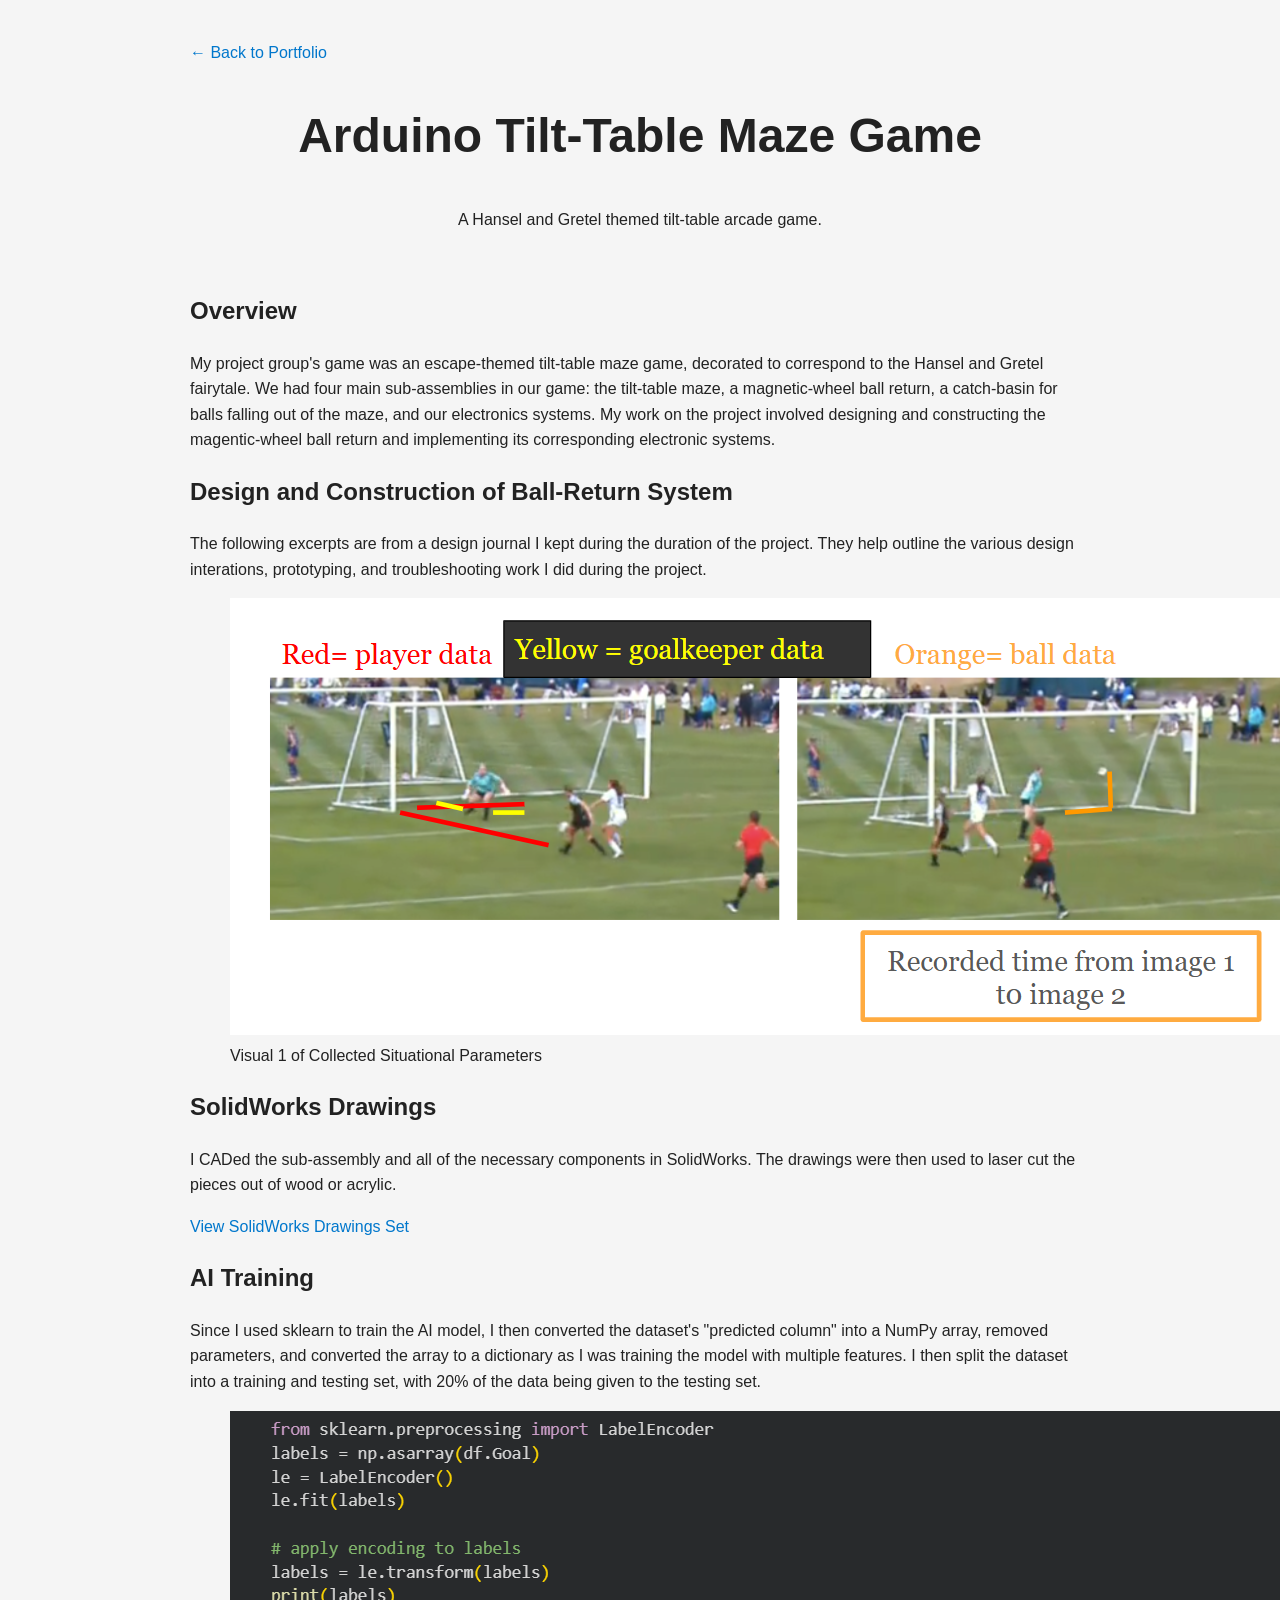
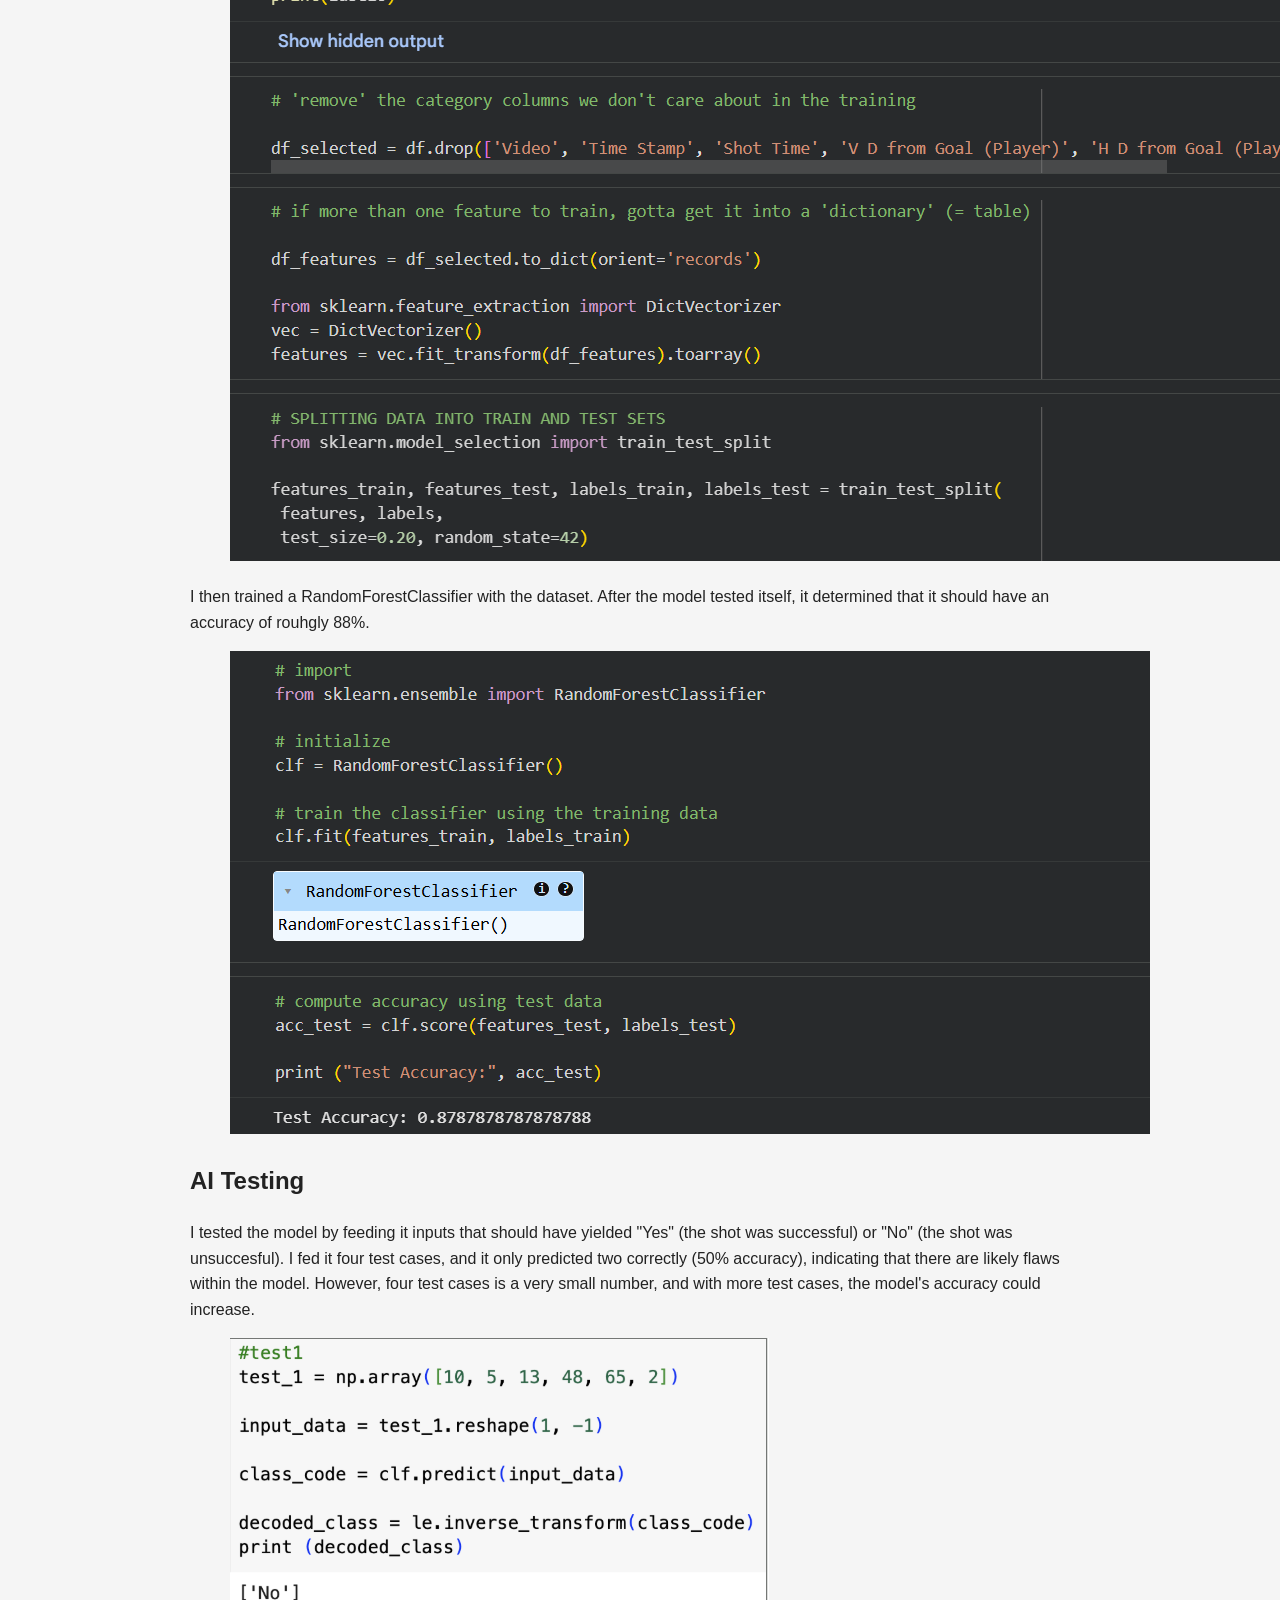
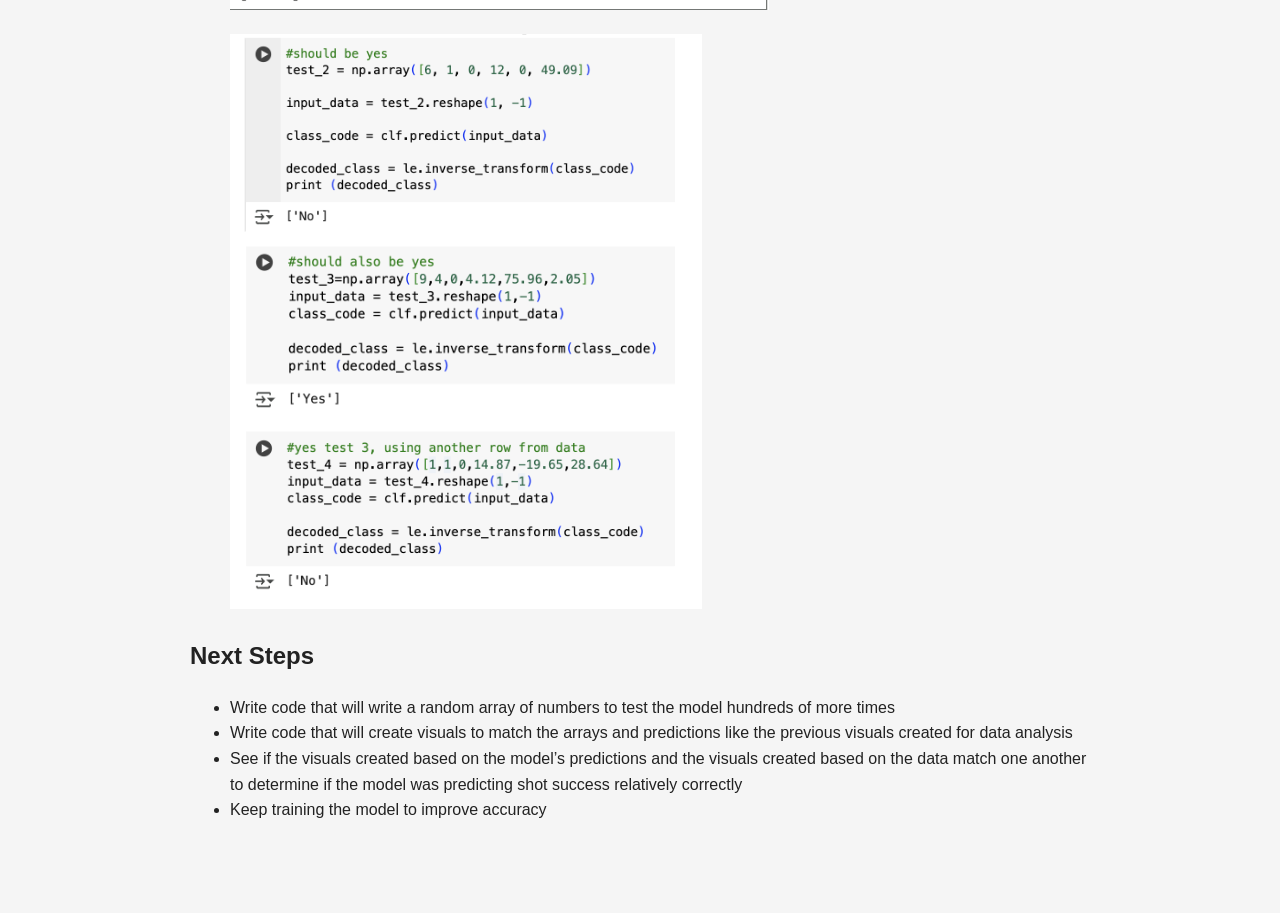
==== arduinogame.html @ 1027481c "Remove Project Overview heading from arduinogame.html Removed redundant project overview heading fro" ====
<!DOCTYPE html>
<html lang="en">

<head>
  <meta charset="UTF-8">
  <meta name="viewport" content="width=device-width, initial-scale=1.0">

  <title>Arduino Tilt-Table Maze Game </title>

  <link rel="stylesheet" href="style.css">
</head>

<body>

  <!-- BACK LINK -->
  <a href="index.html">← Back to Portfolio</a>

  <!-- =========================
       PROJECT TITLE / HERO
  ========================== -->

  <header class="project-hero">

    <h1>Arduino Tilt-Table Maze Game</h1>

    <p class="project-tagline">
      A Hansel and Gretel themed tilt-table arcade game.
    </p>

    <!-- Optional: image or demo -->

  </header>

  <!-- =========================
       OVERVIEW
  ========================== -->

  <section>

    <h2>Overview</h2>
    <p>
      My project group's game was an escape-themed tilt-table maze game, decorated to correspond to the Hansel and Gretel fairytale. We had four main
      sub-assemblies in our game: the tilt-table maze, a magnetic-wheel ball return, a catch-basin for balls falling out of the maze, and our electronics 
      systems. My work on the project involved designing and constructing the magentic-wheel ball return and implementing its corresponding electronic
      systems.
    </p>

  <!-- =========================
       SYSTEM ARCHITECTURE
  ========================== -->
  <section>

    <h2>Design and Construction of Ball-Return System</h2>
  <p>
    The following excerpts are from a design journal I kept during the duration of the project. They help outline the various design interations, prototyping,
    and troubleshooting work I did during the project. 
  </p>
    
<figure>
  <img src="datacollection1.png" alt="Data Collection" class="content-image">

  <figcaption>
   Visual 1 of Collected Situational Parameters
  </figcaption>
</figure>

<h2> SolidWorks Drawings </h2>
  <p>
    I CADed the sub-assembly and all of the necessary components in SolidWorks. The drawings were then used to laser cut the pieces out of 
    wood or acrylic.
  </p>

  <a href="arduinodrawings.pdf" target="_blank">
    View SolidWorks Drawings Set
</a>
  
<h2> AI Training </h2>
    <p> 
      Since I used sklearn to train the AI model, I then converted the dataset's "predicted column" into a NumPy array, removed parameters, and converted 
      the array to a dictionary as I was training the model with multiple features. I then split the dataset into a training and testing set, with 20% of
      the data being given to the testing set.
    </p>
<figure>
  <img src="trainingsetup.png" alt="Scatter Plot Code" class="content-image">
</figure>
    <p>
      I then trained a RandomForestClassifier with the dataset. After the model tested itself, it determined that it should have an accuracy of rouhgly 88%. 
    </p>
<figure>
  <img src="randomforestclassifier.png" alt="Scatter Plot Code" class="content-image">
</figure>
<h2> AI Testing</h2>
    <p>
      I tested the model by feeding it inputs that should have yielded "Yes" (the shot was successful) or "No" (the shot was unsuccesful). I fed it four test 
      cases, and it only predicted two correctly (50% accuracy), indicating that there are likely flaws within the model. However, four test cases is a very 
      small number, and with more test cases, the model's accuracy could increase. 
    </p>
  <figure>
  <img src="test1.png" alt="Scatter Plot Code" class="content-image">
</figure>
  <figure>
  <img src="test2.png" alt="Scatter Plot Code" class="content-image">
</figure>
<h2> Next Steps </h2>
    <ul>
      <li>Write code that will write a random array of numbers to test the model hundreds of more times</li>
      <li>Write code that will create visuals to match the arrays and predictions like the previous visuals created for data analysis</li>
      <li>See if the visuals created based on the model’s predictions and the visuals created based on the data match one another to determine if the model 
        was predicting shot success relatively correctly</li>
      <li>Keep training the model to improve accuracy</li>
    </ul>
</body>
</html>
---- style.css ----
body {
  font-family: Arial, sans-serif;
  max-width: 900px;
  margin: auto;
  padding: 40px;
  line-height: 1.6;
  background-color: #f5f5f5;
  color: #222;
}

header {
  text-align: center;
  margin-bottom: 60px;
}

h1 {
  font-size: 3rem;
}

section {
  margin-bottom: 50px;
}

.project {
  background: white;
  padding: 20px;
  border-radius: 10px;
  margin-top: 20px;
  box-shadow: 0 2px 8px rgba(0,0,0,0.1);
}

a {
  color: #0077cc;
  text-decoration: none;
}

a:hover {
  text-decoration: underline;
}
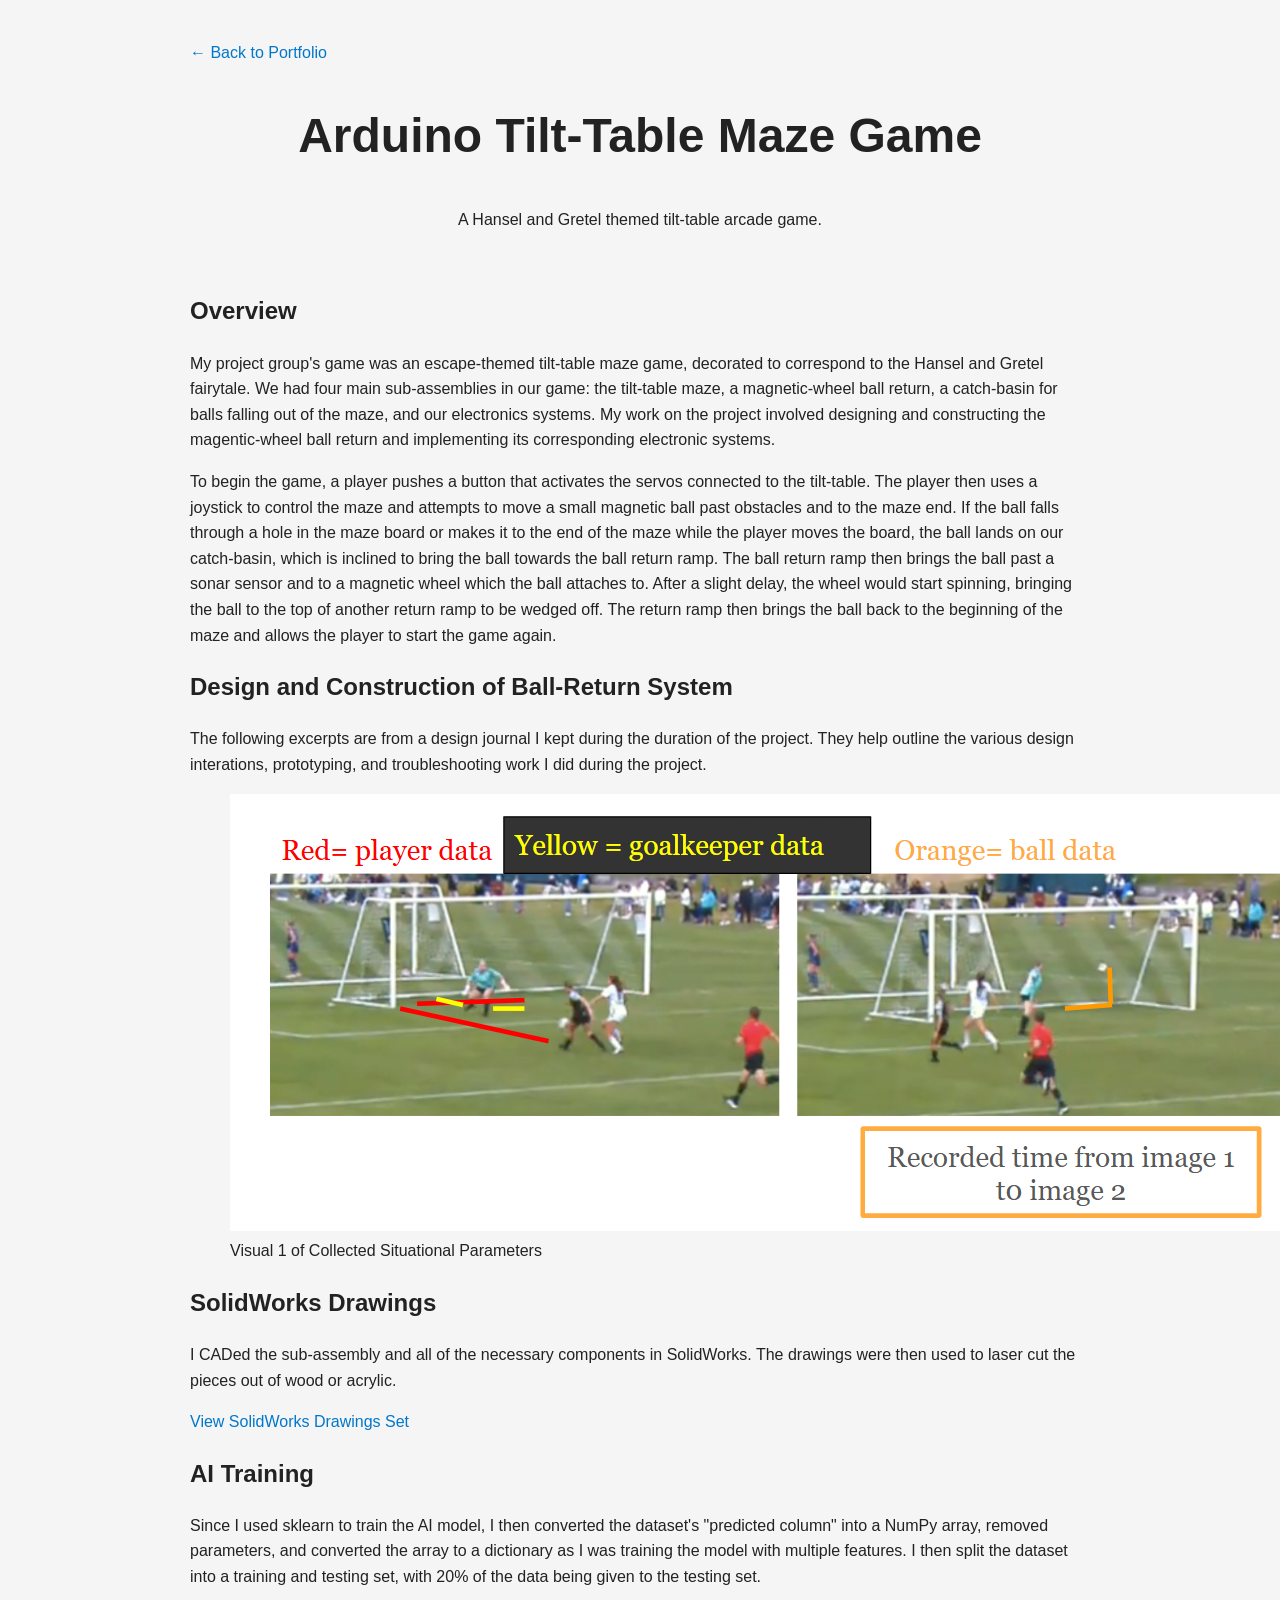
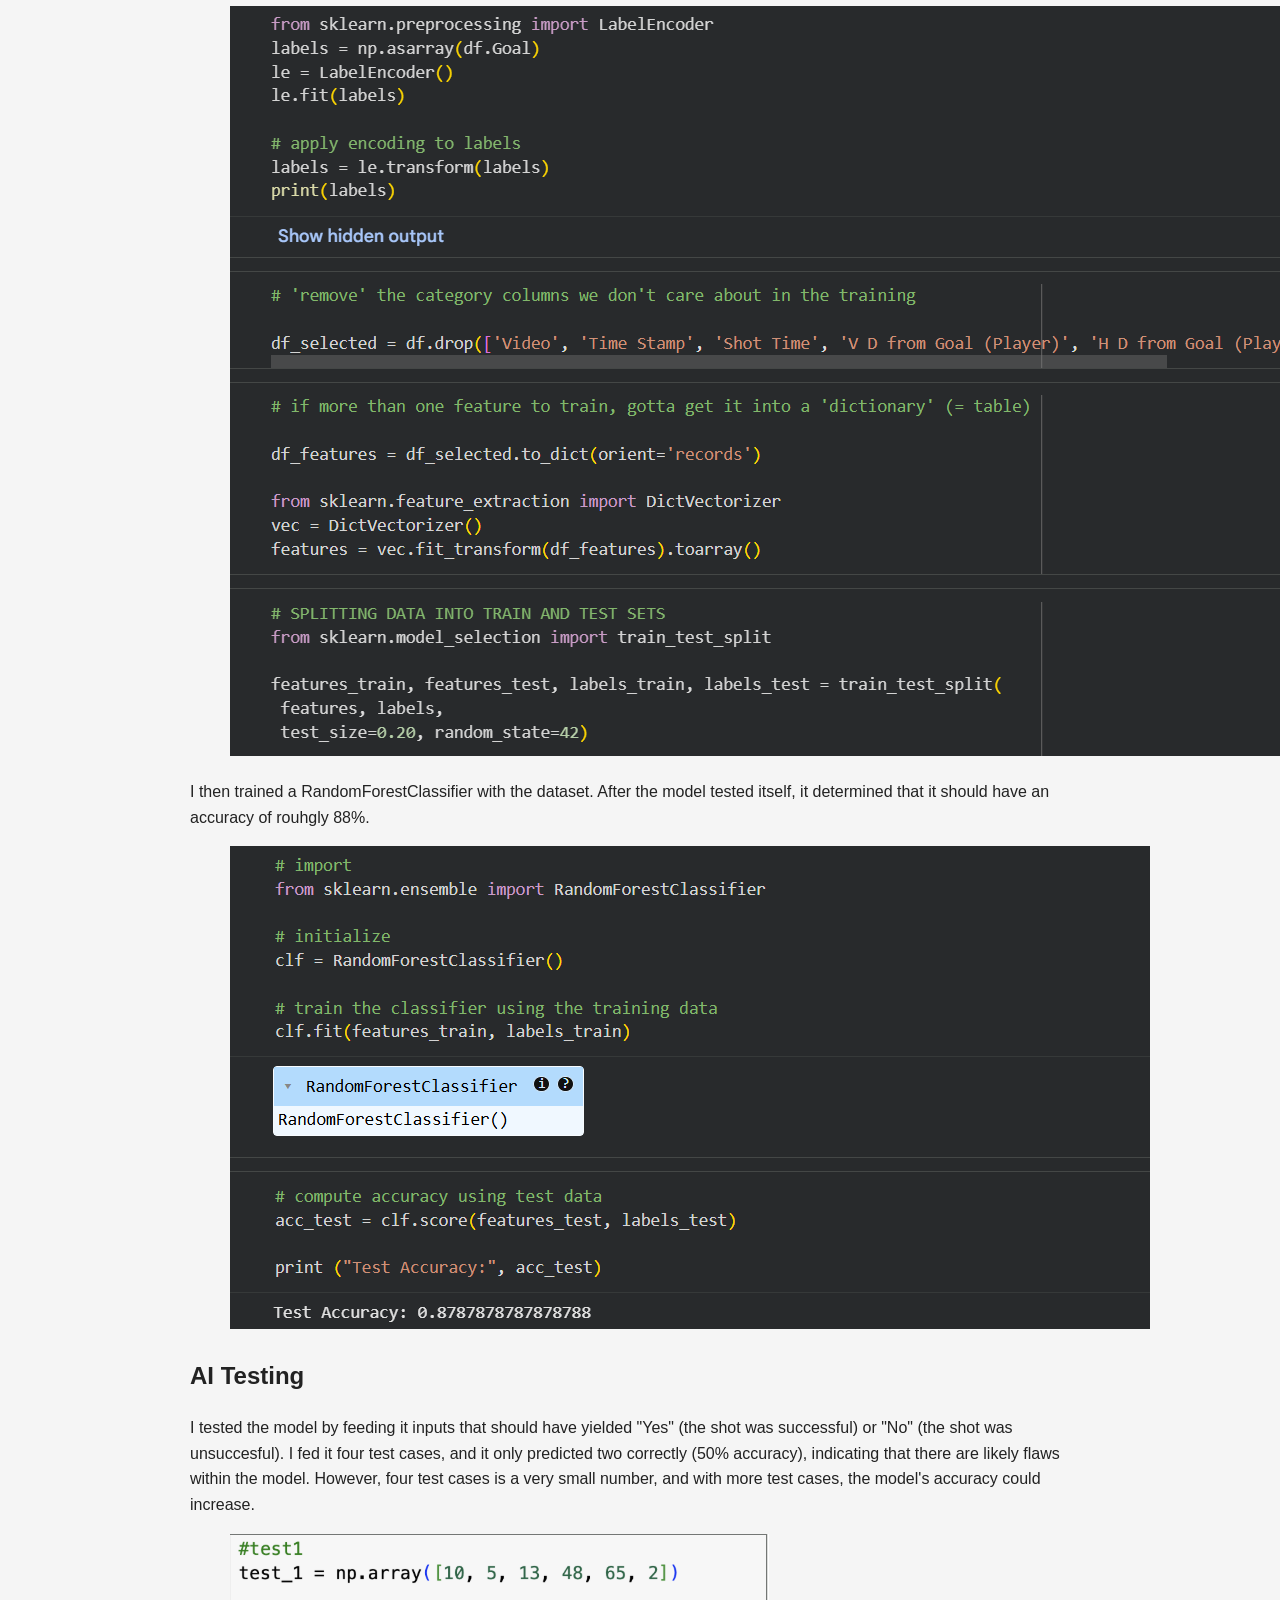
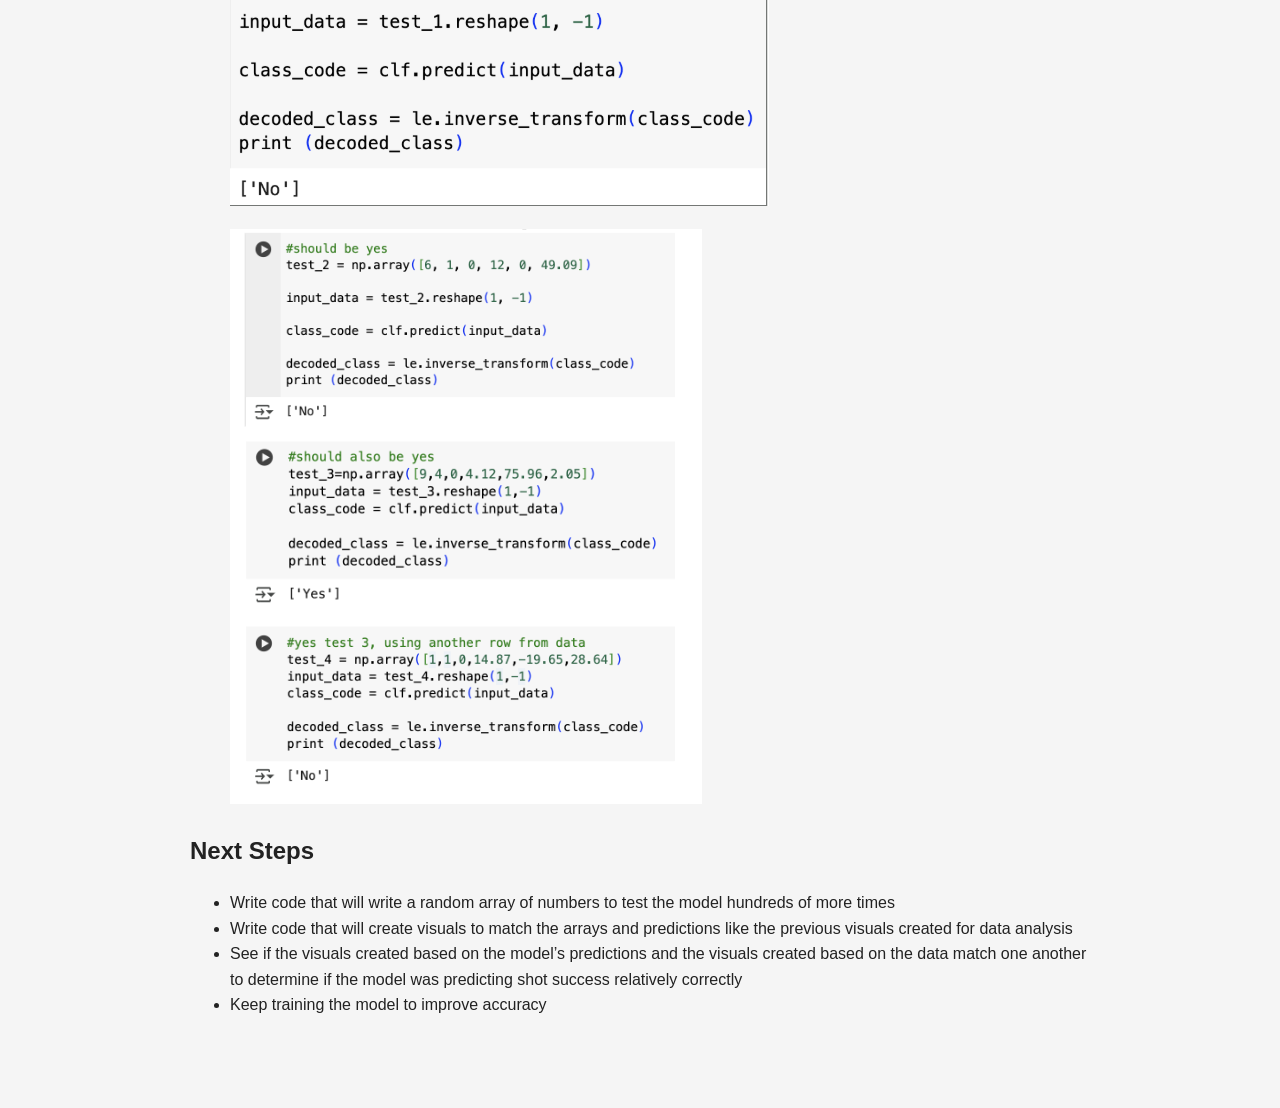
==== commit 349030ec: "Update arduinogame.html" ====
--- a/arduinogame.html
+++ b/arduinogame.html
@@ -43,6 +43,14 @@
       sub-assemblies in our game: the tilt-table maze, a magnetic-wheel ball return, a catch-basin for balls falling out of the maze, and our electronics 
       systems. My work on the project involved designing and constructing the magentic-wheel ball return and implementing its corresponding electronic
       systems.
+    </p>
+
+    <p>
+      To begin the game, a player pushes a button that activates the servos connected to the tilt-table. The player then uses a joystick to control the maze and 
+      attempts to move a small magnetic ball past obstacles and to the maze end. If the ball falls through a hole in the maze board or makes it to the end of the maze 
+      while the player moves the board, the ball lands on our catch-basin, which is inclined to bring the ball towards the ball return ramp. The ball return ramp then 
+      brings the ball past a sonar sensor and to a magnetic wheel which the ball attaches to. After a slight delay, the wheel would start spinning, bringing the ball to 
+      the top of another return ramp to be wedged off. The return ramp then brings the ball back to the beginning of the maze and allows the player to start the game again.
     </p>
 
   <!-- =========================
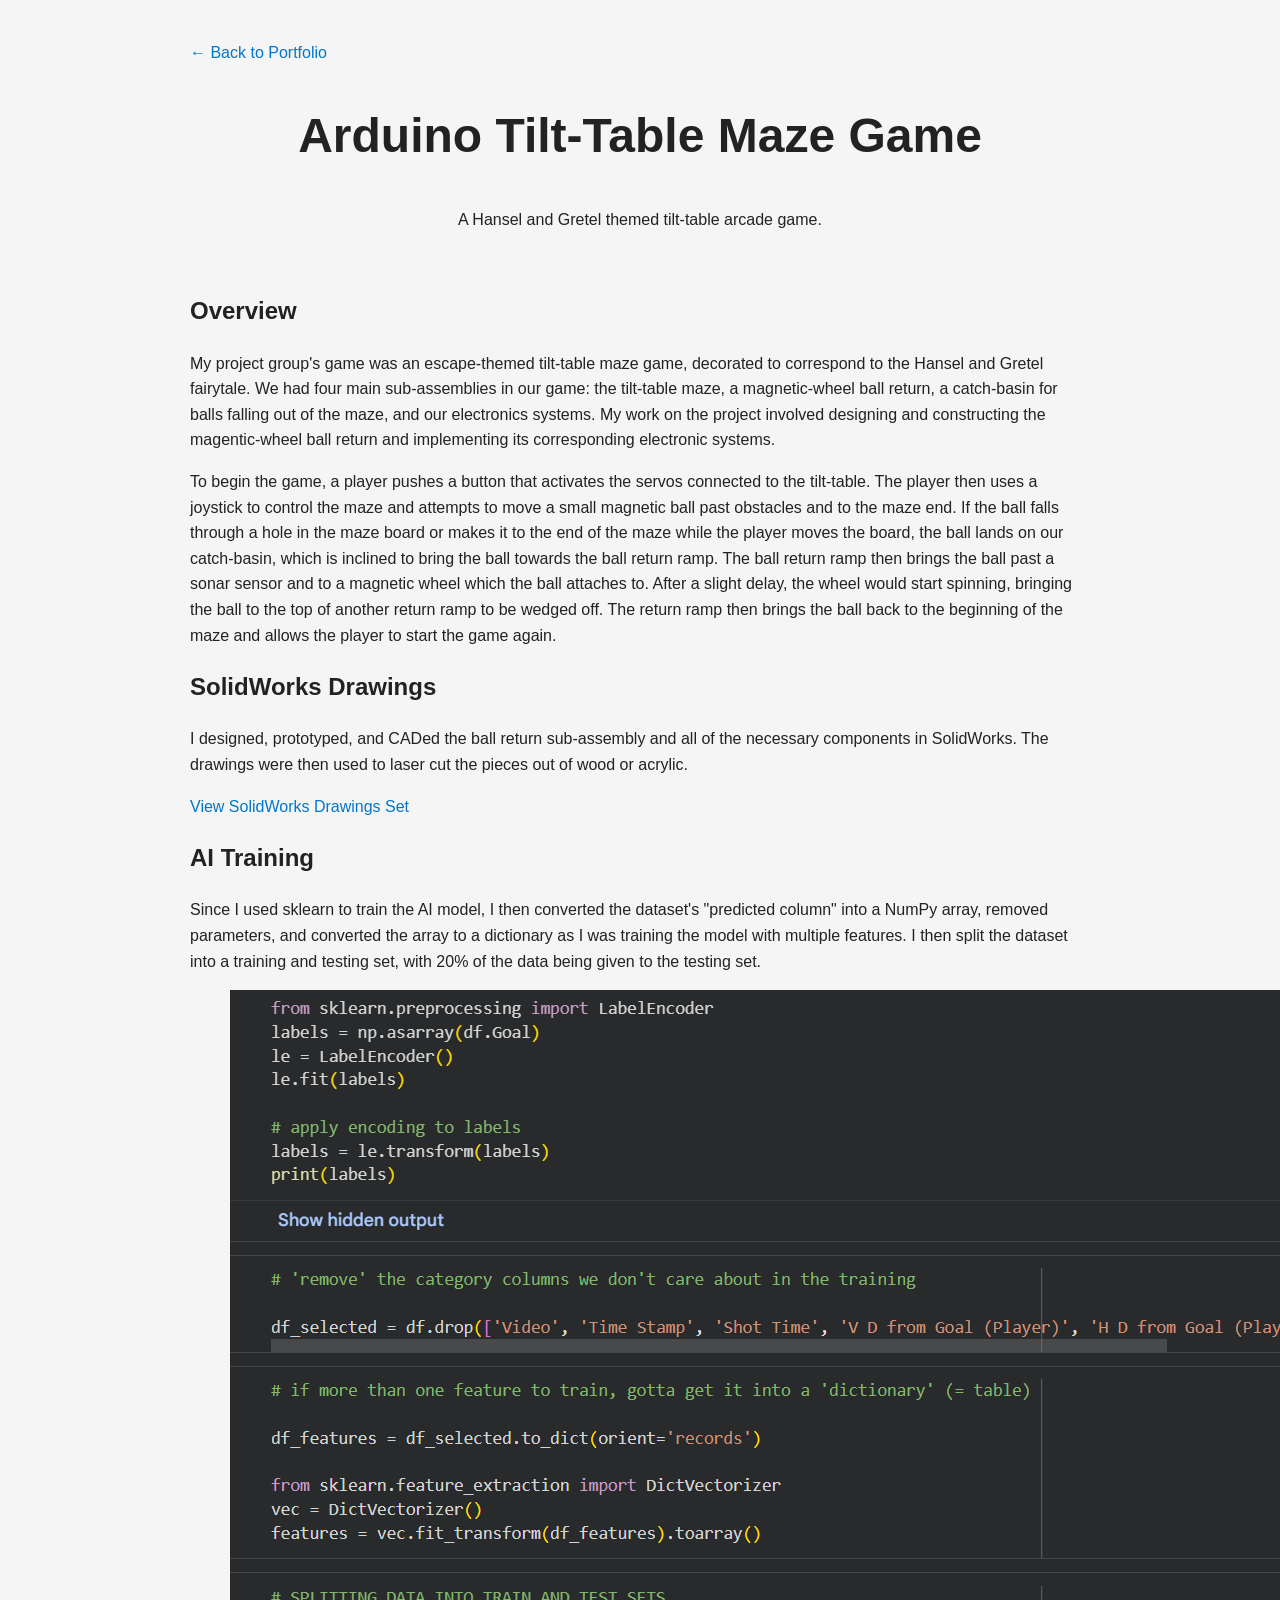
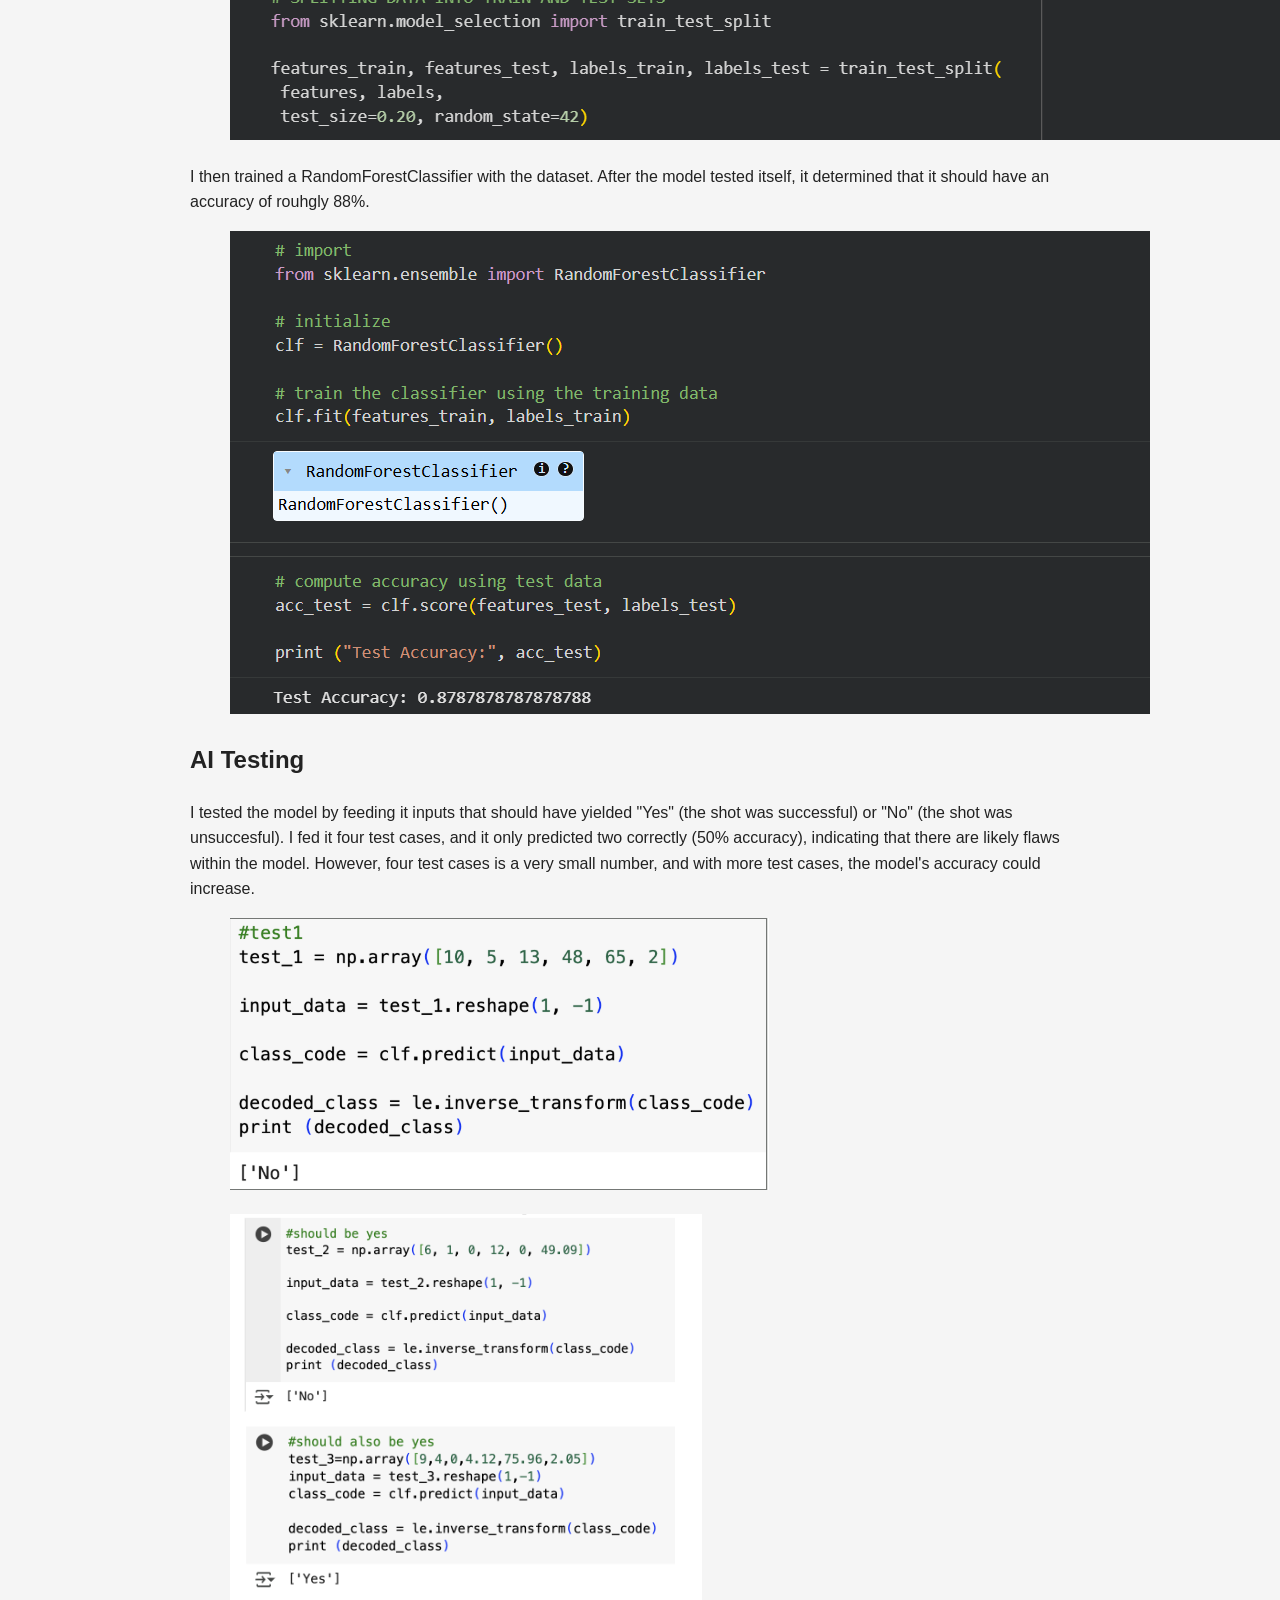
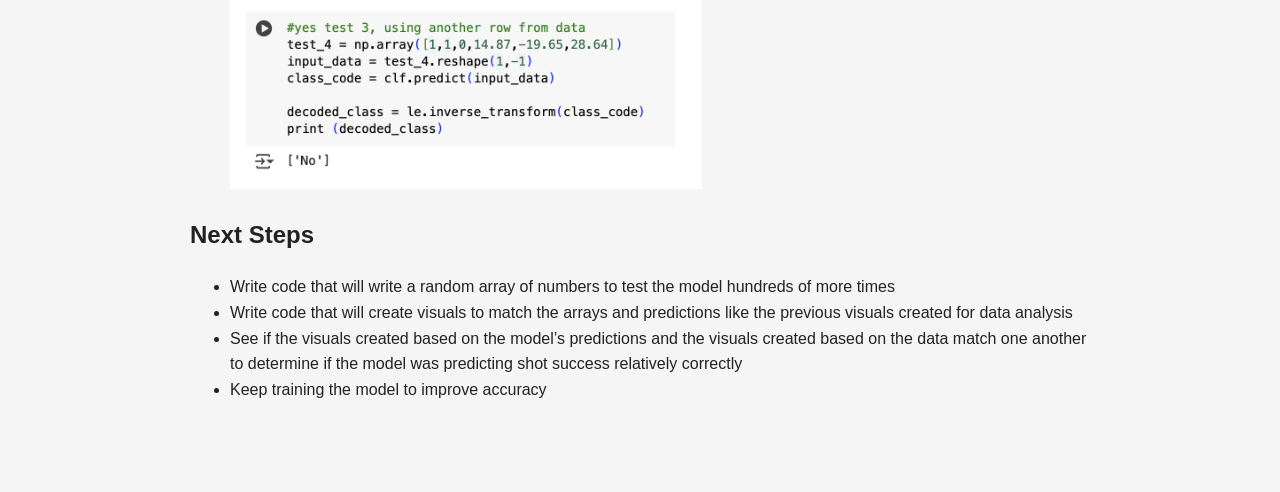
==== commit 52cb3512: "Remove ball-return system design details Removed design journal excerpts and image related to the ba" ====
--- a/arduinogame.html
+++ b/arduinogame.html
@@ -58,24 +58,10 @@
   ========================== -->
   <section>
 
-    <h2>Design and Construction of Ball-Return System</h2>
-  <p>
-    The following excerpts are from a design journal I kept during the duration of the project. They help outline the various design interations, prototyping,
-    and troubleshooting work I did during the project. 
-  </p>
-    
-<figure>
-  <img src="datacollection1.png" alt="Data Collection" class="content-image">
-
-  <figcaption>
-   Visual 1 of Collected Situational Parameters
-  </figcaption>
-</figure>
-
 <h2> SolidWorks Drawings </h2>
   <p>
-    I CADed the sub-assembly and all of the necessary components in SolidWorks. The drawings were then used to laser cut the pieces out of 
-    wood or acrylic.
+    I designed, prototyped, and CADed the ball return sub-assembly and all of the necessary components in SolidWorks. The drawings were then used to laser cut 
+    the pieces out of wood or acrylic.
   </p>
 
   <a href="arduinodrawings.pdf" target="_blank">
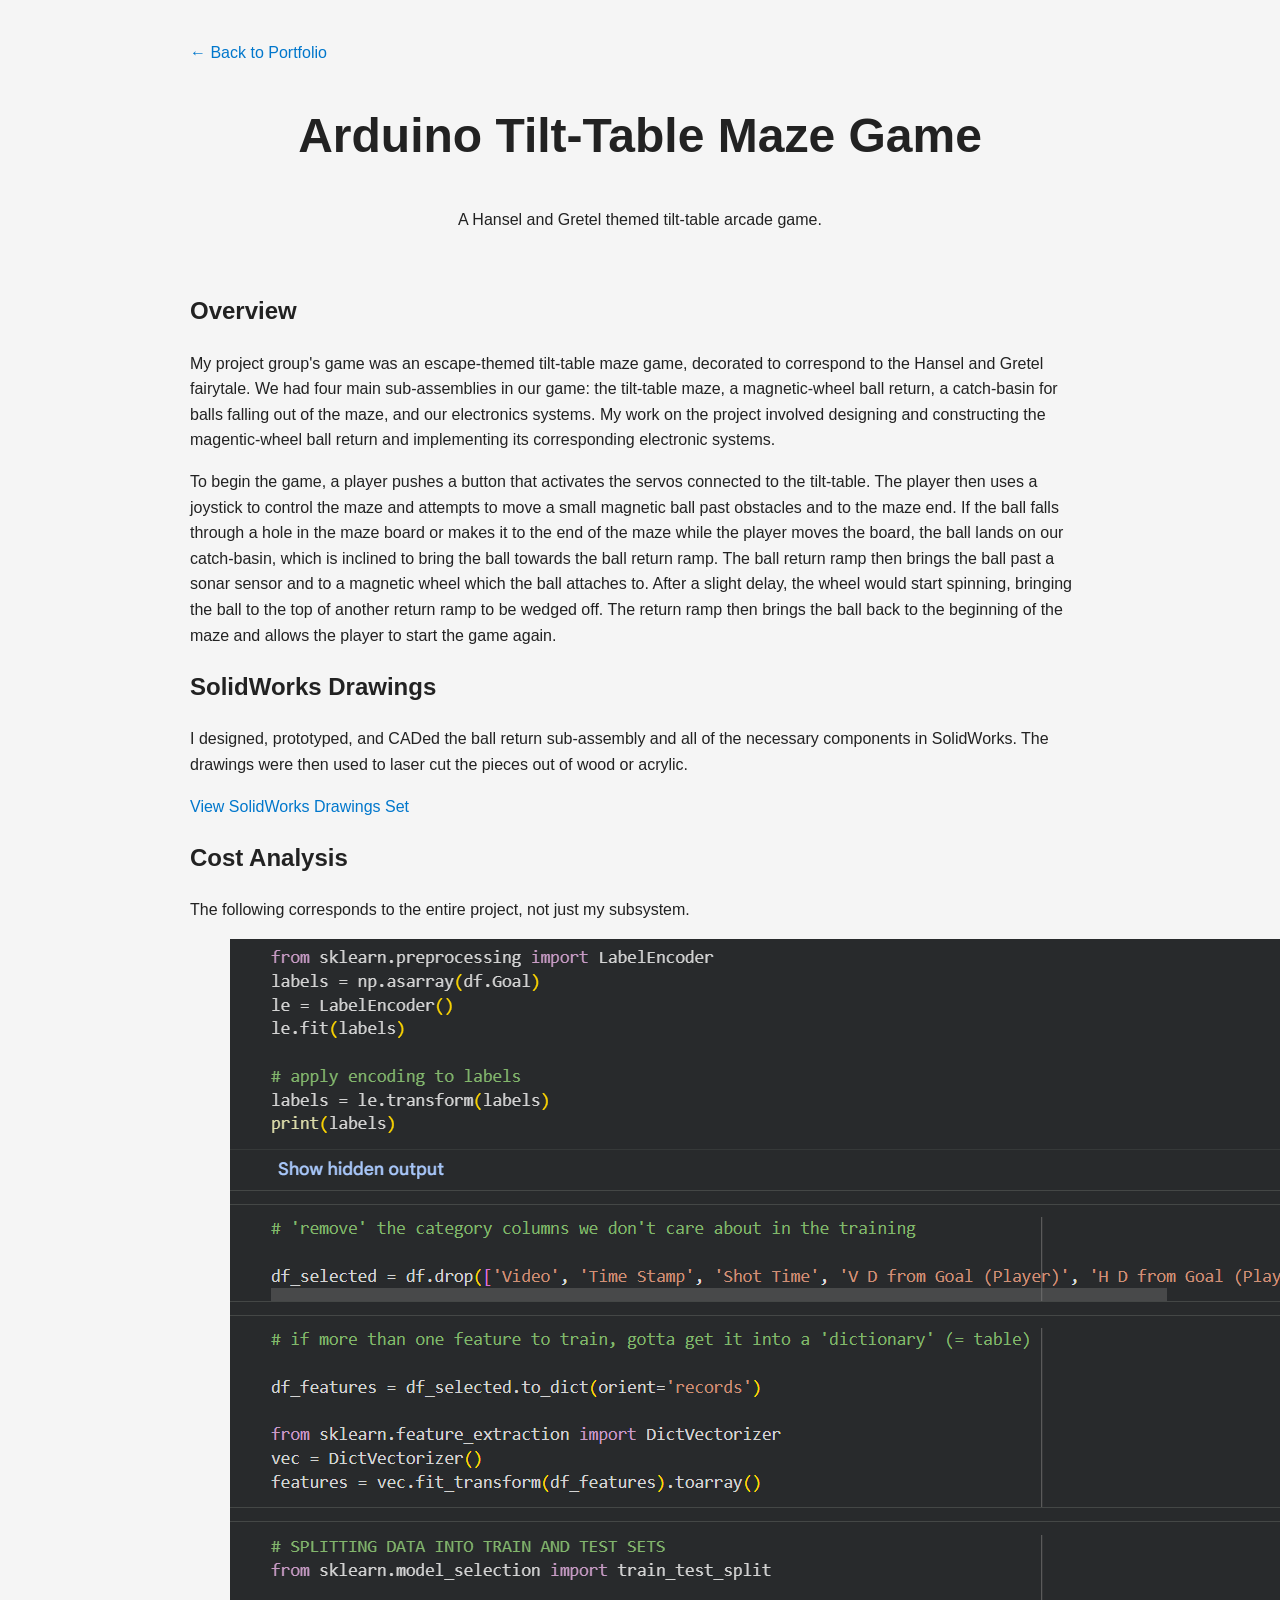
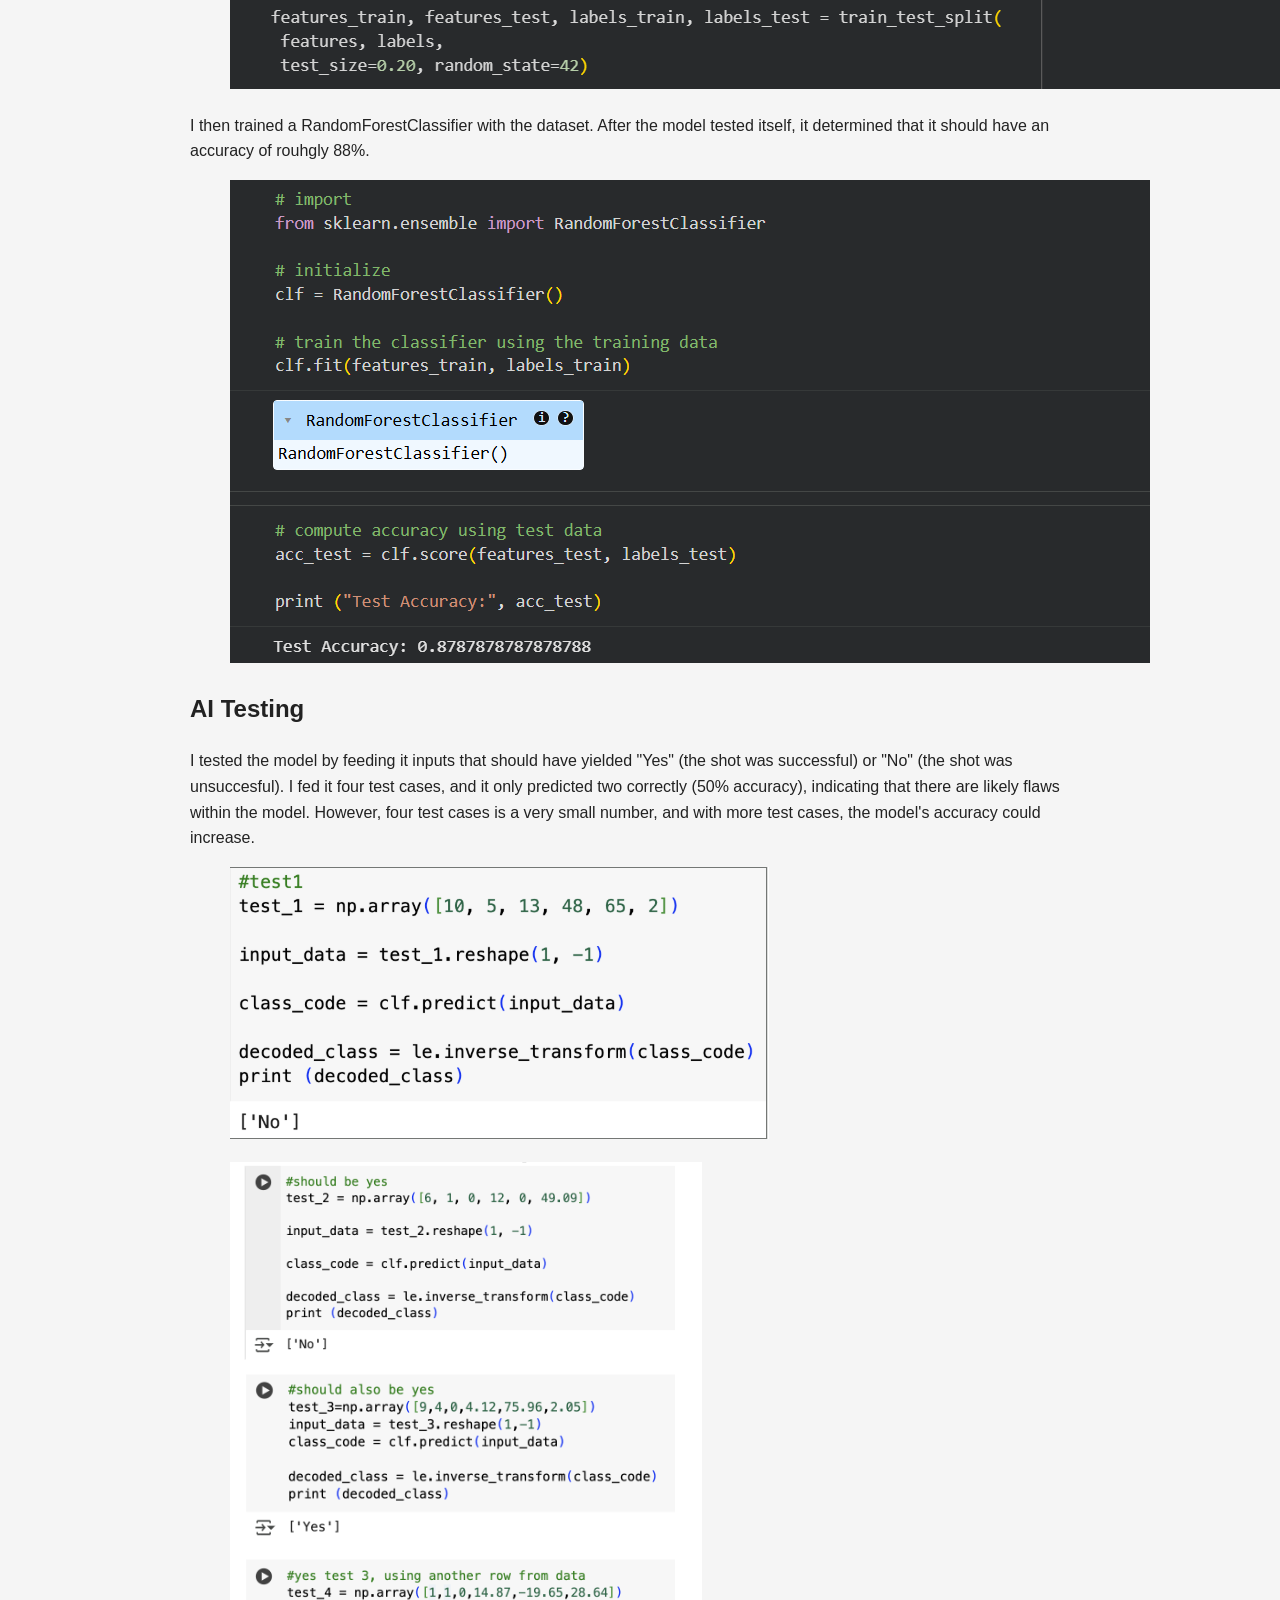
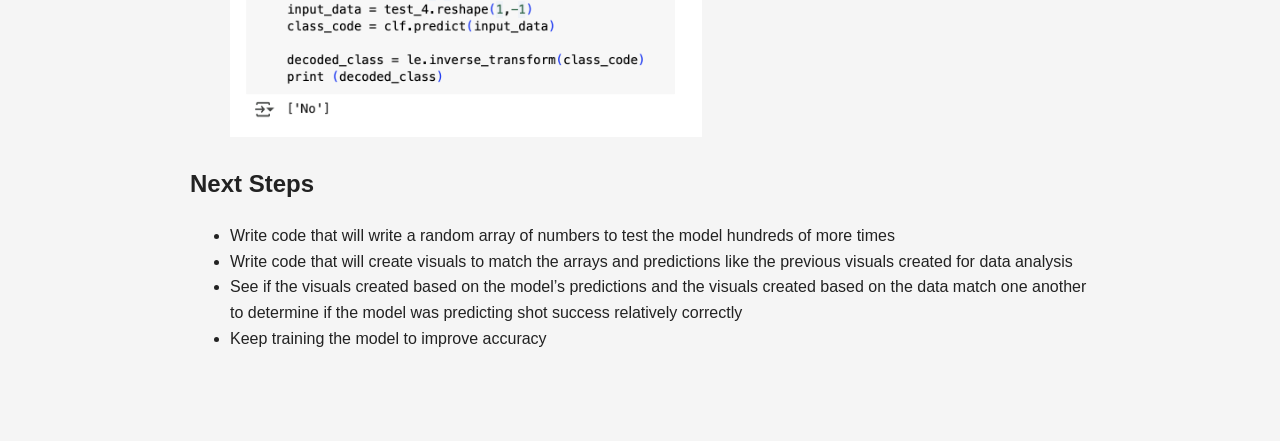
==== commit 81f2e2a5: "Change AI Training section to Cost Analysis Updated section title and modified project description." ====
--- a/arduinogame.html
+++ b/arduinogame.html
@@ -68,11 +68,9 @@
     View SolidWorks Drawings Set
 </a>
   
-<h2> AI Training </h2>
+<h2> Cost Analysis </h2>
     <p> 
-      Since I used sklearn to train the AI model, I then converted the dataset's "predicted column" into a NumPy array, removed parameters, and converted 
-      the array to a dictionary as I was training the model with multiple features. I then split the dataset into a training and testing set, with 20% of
-      the data being given to the testing set.
+      The following corresponds to the entire project, not just my subsystem.
     </p>
 <figure>
   <img src="trainingsetup.png" alt="Scatter Plot Code" class="content-image">
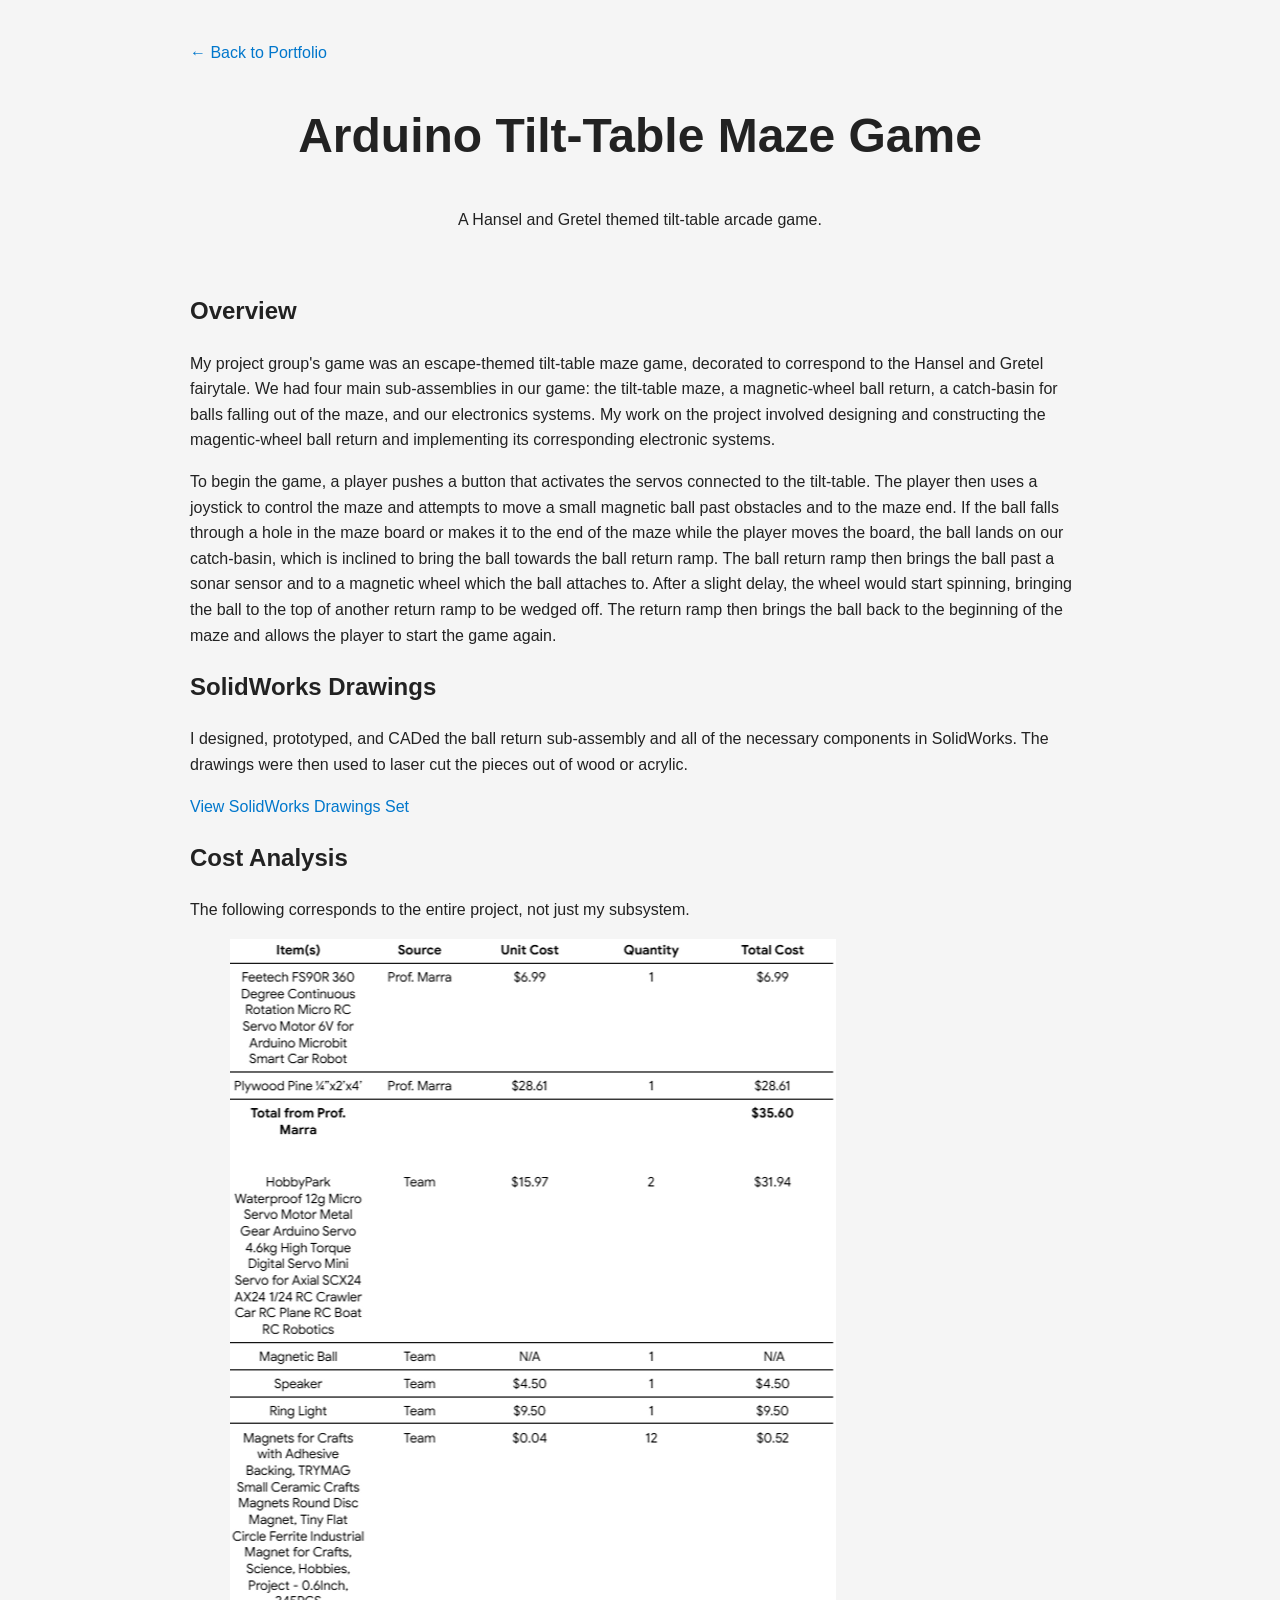
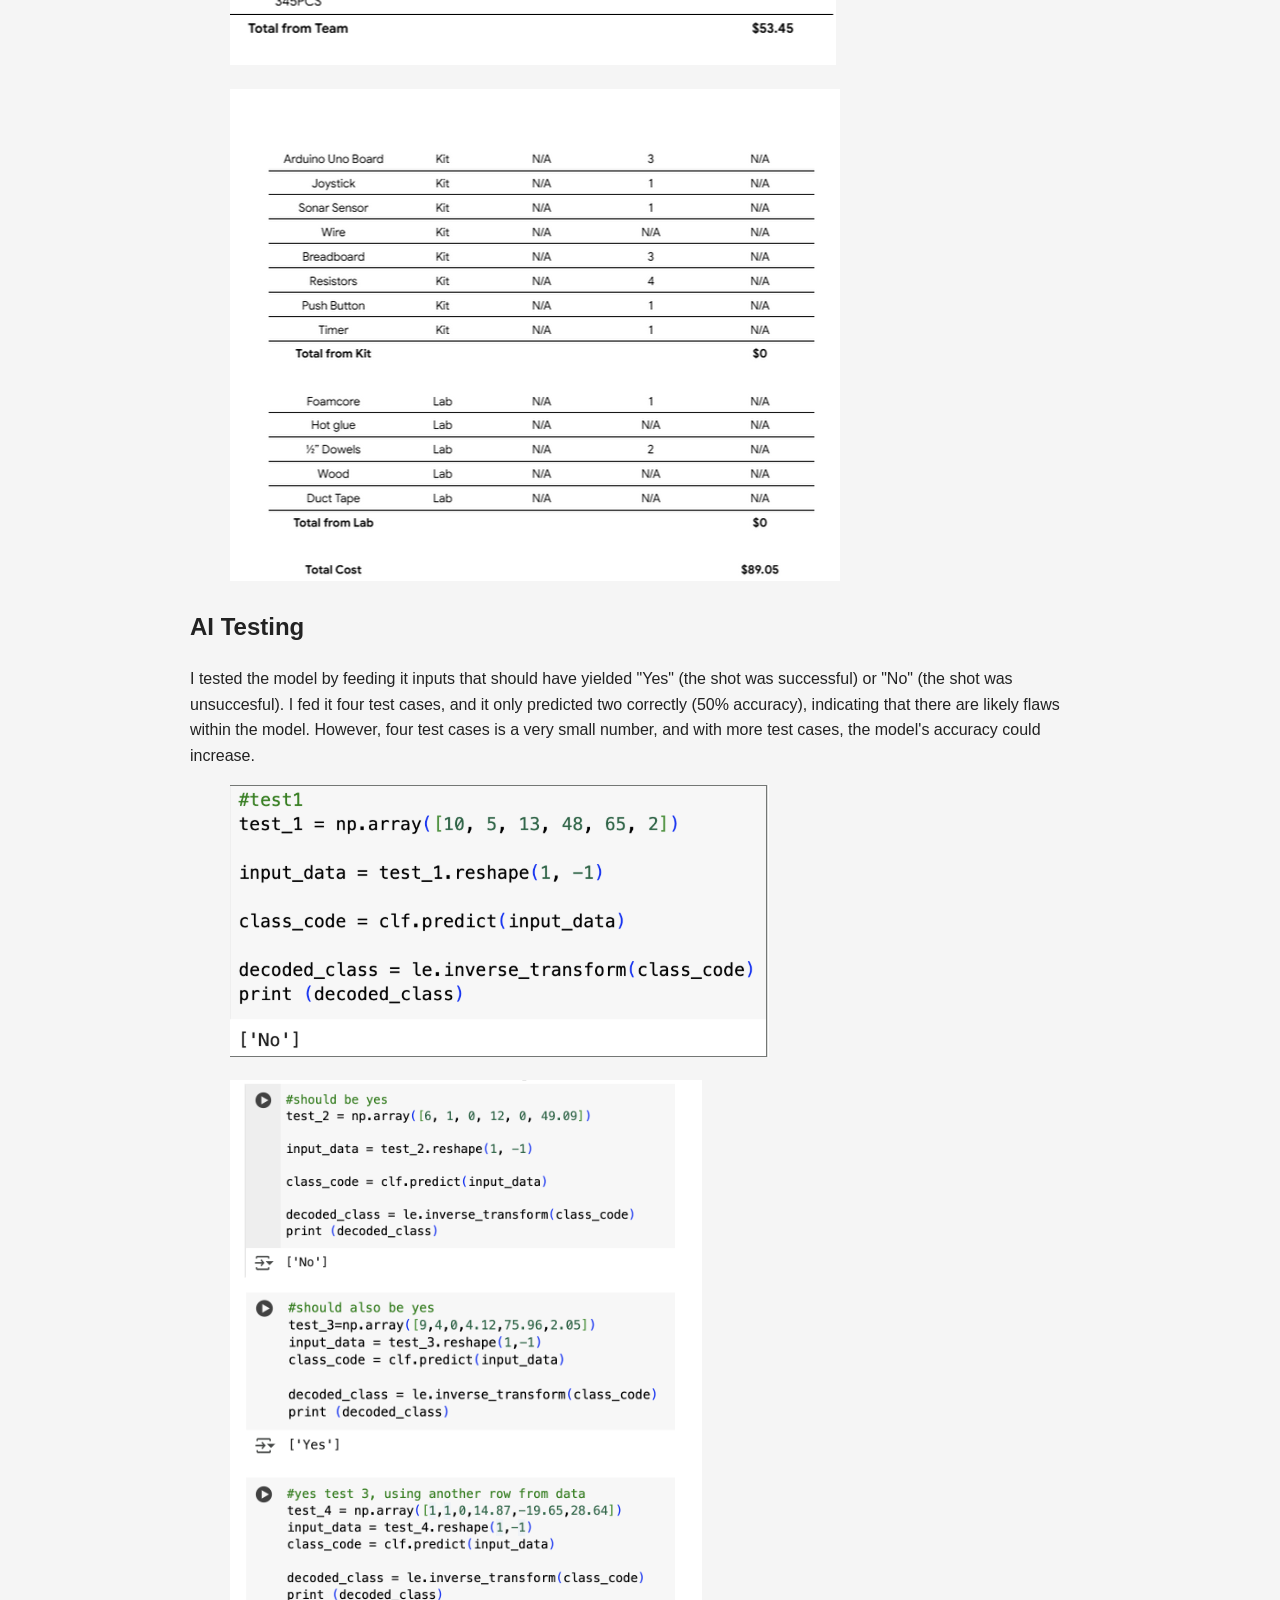
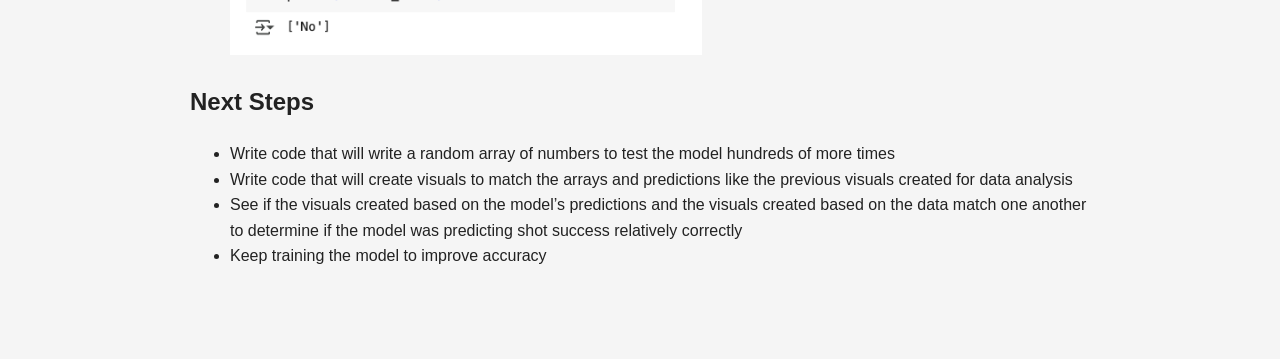
==== commit e15bb7e4: "Update images and remove classifier accuracy details Replaced images and removed text about RandomFo" ====
--- a/arduinogame.html
+++ b/arduinogame.html
@@ -73,13 +73,10 @@
       The following corresponds to the entire project, not just my subsystem.
     </p>
 <figure>
-  <img src="trainingsetup.png" alt="Scatter Plot Code" class="content-image">
+  <img src="costanalysis1.png" alt="Cost Analysis 1" class="content-image">
 </figure>
-    <p>
-      I then trained a RandomForestClassifier with the dataset. After the model tested itself, it determined that it should have an accuracy of rouhgly 88%. 
-    </p>
 <figure>
-  <img src="randomforestclassifier.png" alt="Scatter Plot Code" class="content-image">
+  <img src="costanalysis2.png" alt="Cost Analysis 2" class="content-image">
 </figure>
 <h2> AI Testing</h2>
     <p>
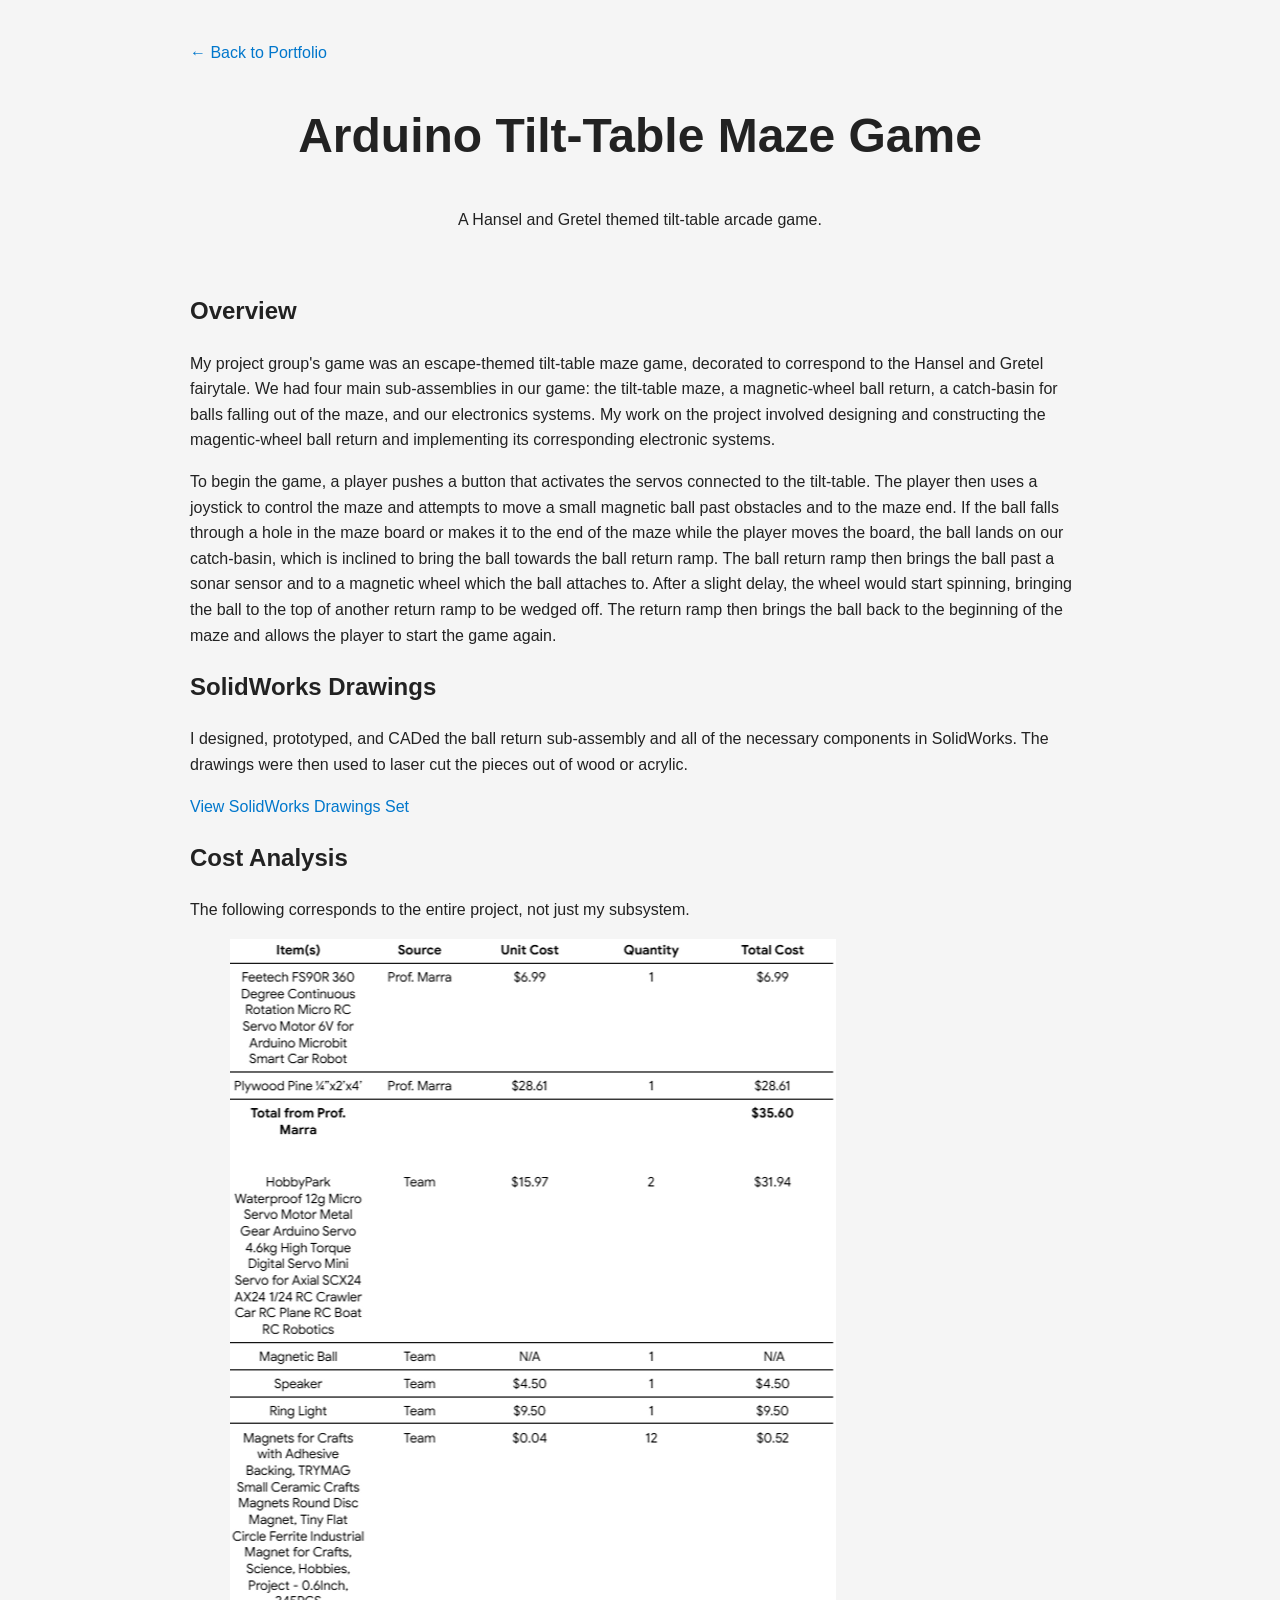
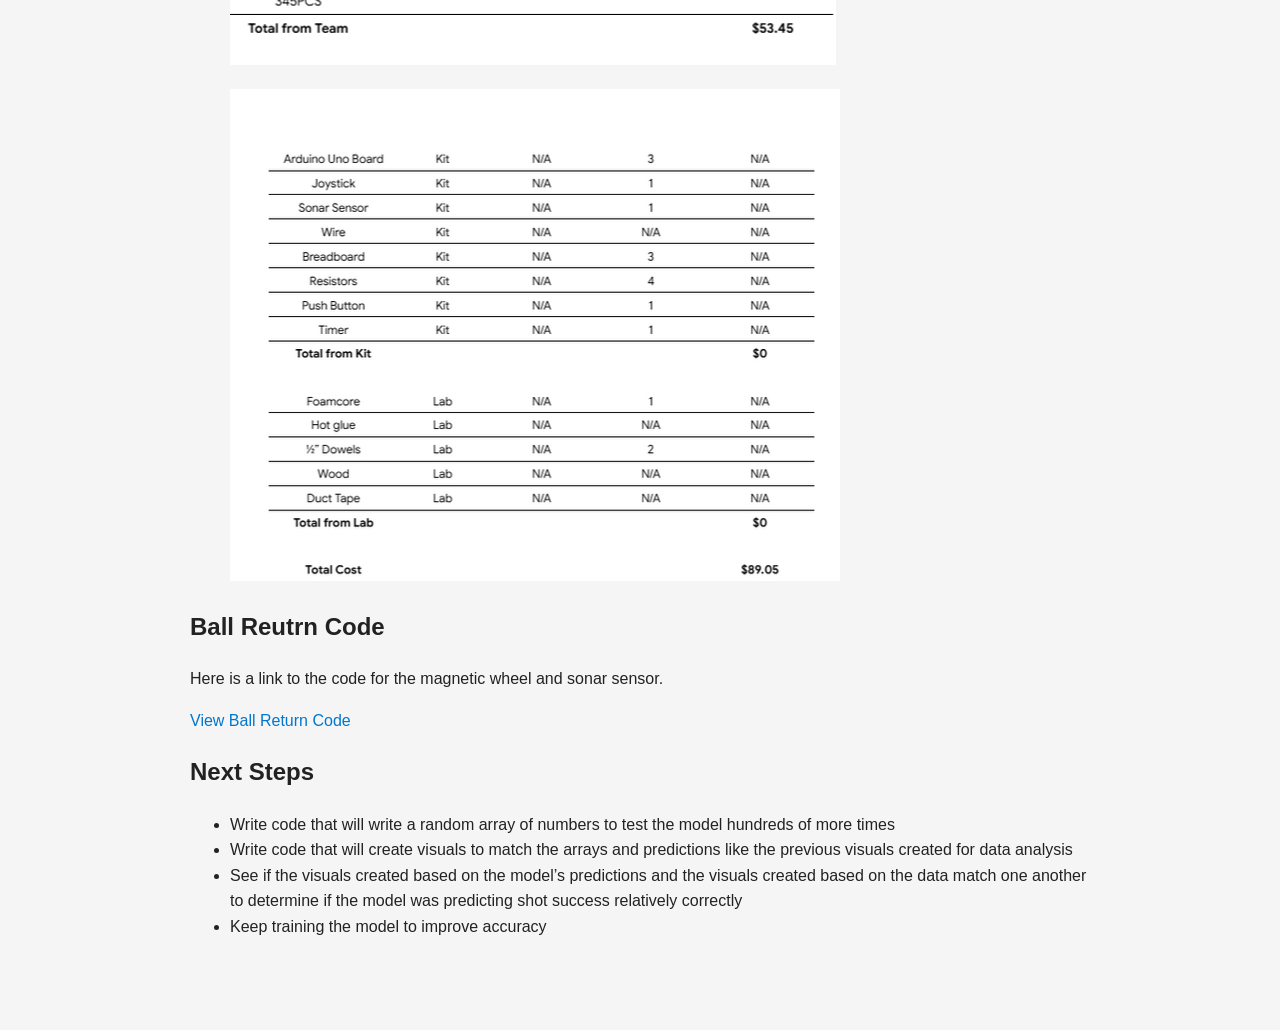
==== commit b99dcf79: "Revise AI Testing section and add ball return code link Updated AI Testing section with a new headin" ====
--- a/arduinogame.html
+++ b/arduinogame.html
@@ -78,18 +78,14 @@
 <figure>
   <img src="costanalysis2.png" alt="Cost Analysis 2" class="content-image">
 </figure>
-<h2> AI Testing</h2>
+<h2> Ball Reutrn Code</h2>
     <p>
-      I tested the model by feeding it inputs that should have yielded "Yes" (the shot was successful) or "No" (the shot was unsuccesful). I fed it four test 
-      cases, and it only predicted two correctly (50% accuracy), indicating that there are likely flaws within the model. However, four test cases is a very 
-      small number, and with more test cases, the model's accuracy could increase. 
+      Here is a link to the code for the magnetic wheel and sonar sensor.
     </p>
-  <figure>
-  <img src="test1.png" alt="Scatter Plot Code" class="content-image">
-</figure>
-  <figure>
-  <img src="test2.png" alt="Scatter Plot Code" class="content-image">
-</figure>
+ <a href="ballreturncode.txt" target="_blank">
+    View Ball Return Code
+</a>
+ 
 <h2> Next Steps </h2>
     <ul>
       <li>Write code that will write a random array of numbers to test the model hundreds of more times</li>
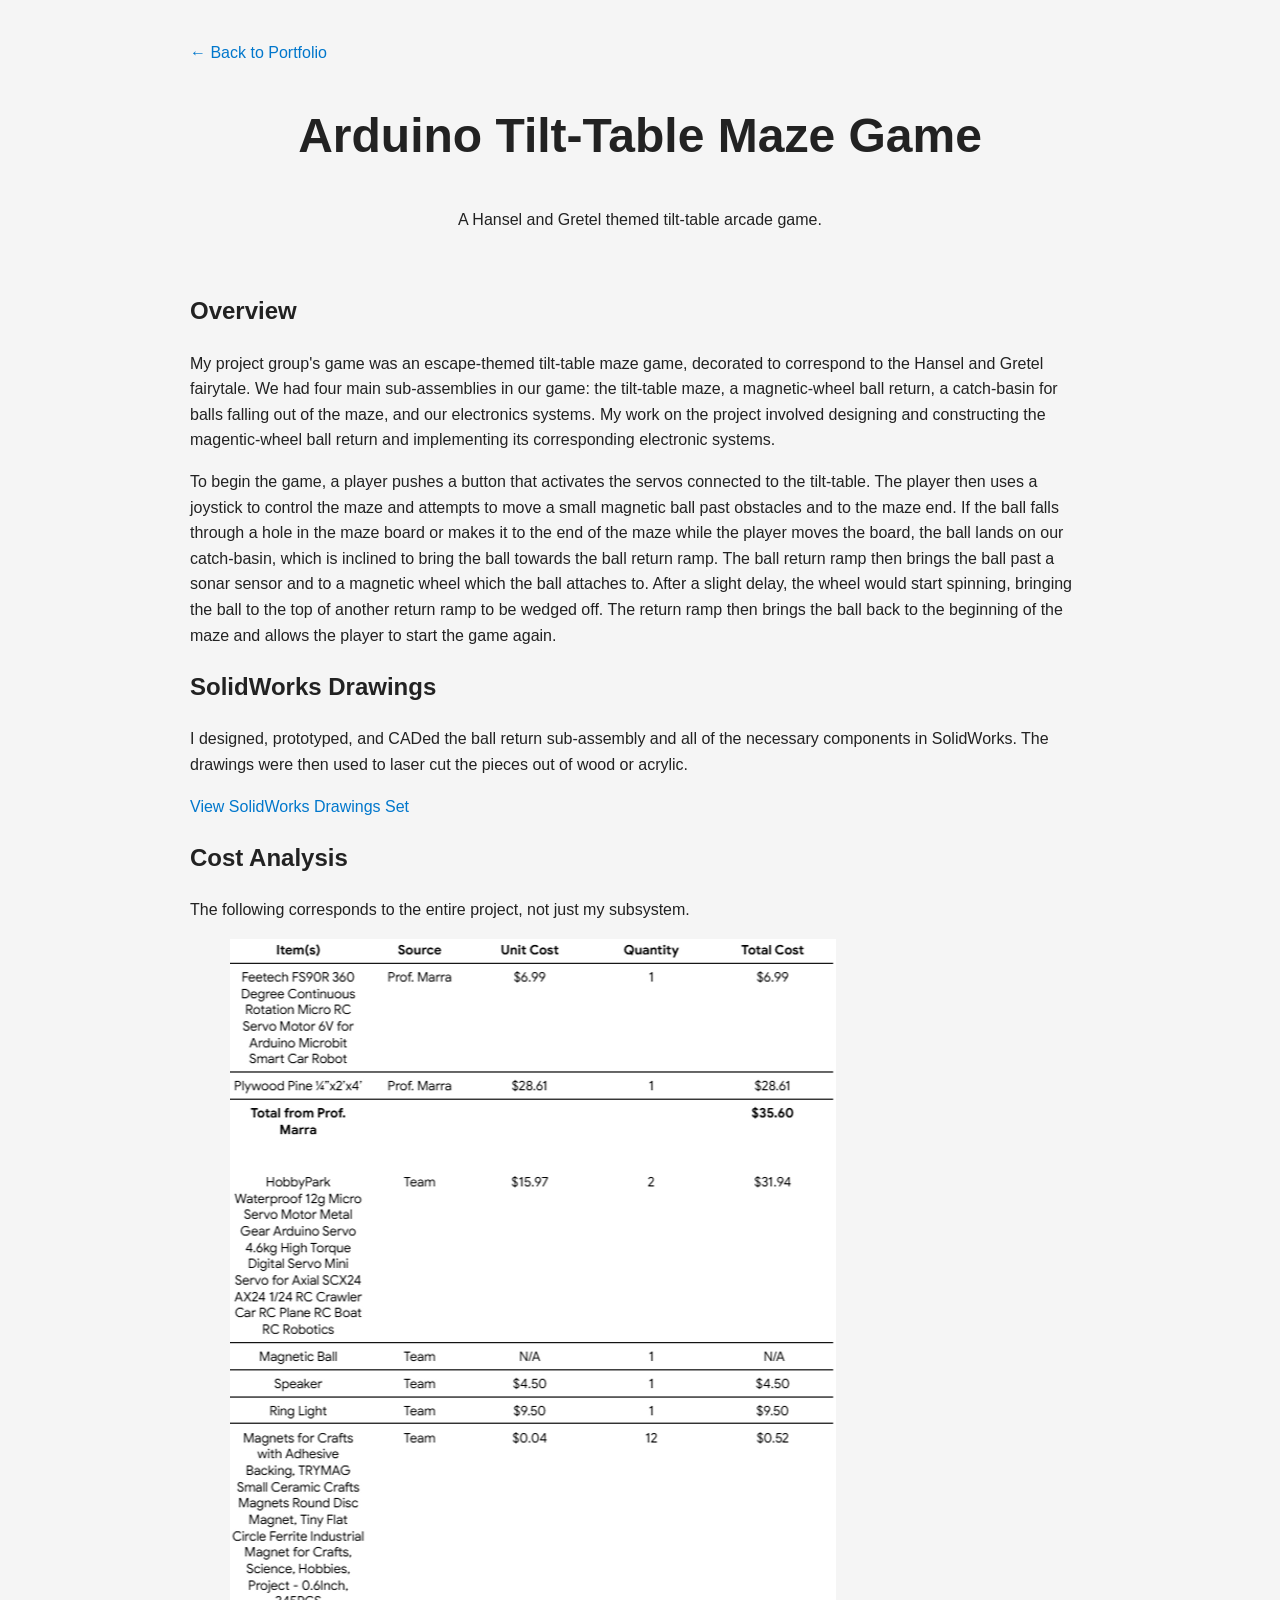
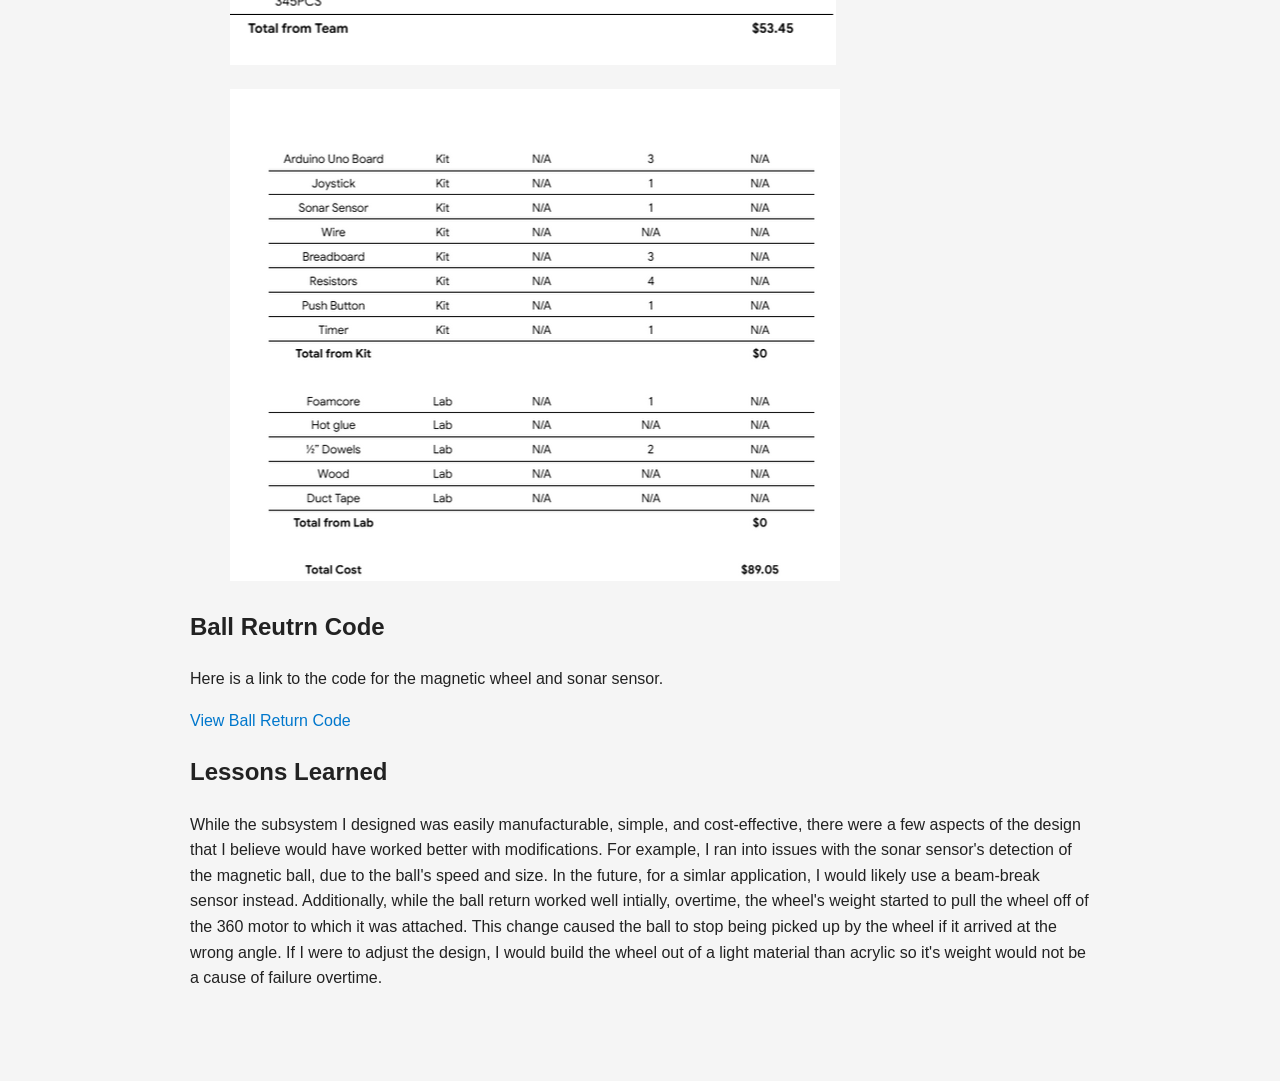
==== commit 8b70d384: "Update sections in arduinogame.html Removed 'Next Steps' section and added 'Lessons Learned' section" ====
--- a/arduinogame.html
+++ b/arduinogame.html
@@ -86,13 +86,13 @@
     View Ball Return Code
 </a>
  
-<h2> Next Steps </h2>
-    <ul>
-      <li>Write code that will write a random array of numbers to test the model hundreds of more times</li>
-      <li>Write code that will create visuals to match the arrays and predictions like the previous visuals created for data analysis</li>
-      <li>See if the visuals created based on the model’s predictions and the visuals created based on the data match one another to determine if the model 
-        was predicting shot success relatively correctly</li>
-      <li>Keep training the model to improve accuracy</li>
-    </ul>
+<h2> Lessons Learned </h2>
+    <p>
+      While the subsystem I designed was easily manufacturable, simple, and cost-effective, there were a few aspects of the design that I believe would have
+      worked better with modifications. For example, I ran into issues with the sonar sensor's detection of the magnetic ball, due to the ball's speed and size. In the future,
+      for a simlar application, I would likely use a beam-break sensor instead. Additionally, while the ball return worked well intially, overtime, the wheel's weight started to 
+      pull the wheel off of the 360 motor to which it was attached. This change caused the ball to stop being picked up by the wheel if it arrived at the wrong angle. If I
+      were to adjust the design, I would build the wheel out of a light material than acrylic so it's weight would not be a cause of failure overtime. 
+    </p>
 </body>
 </html>
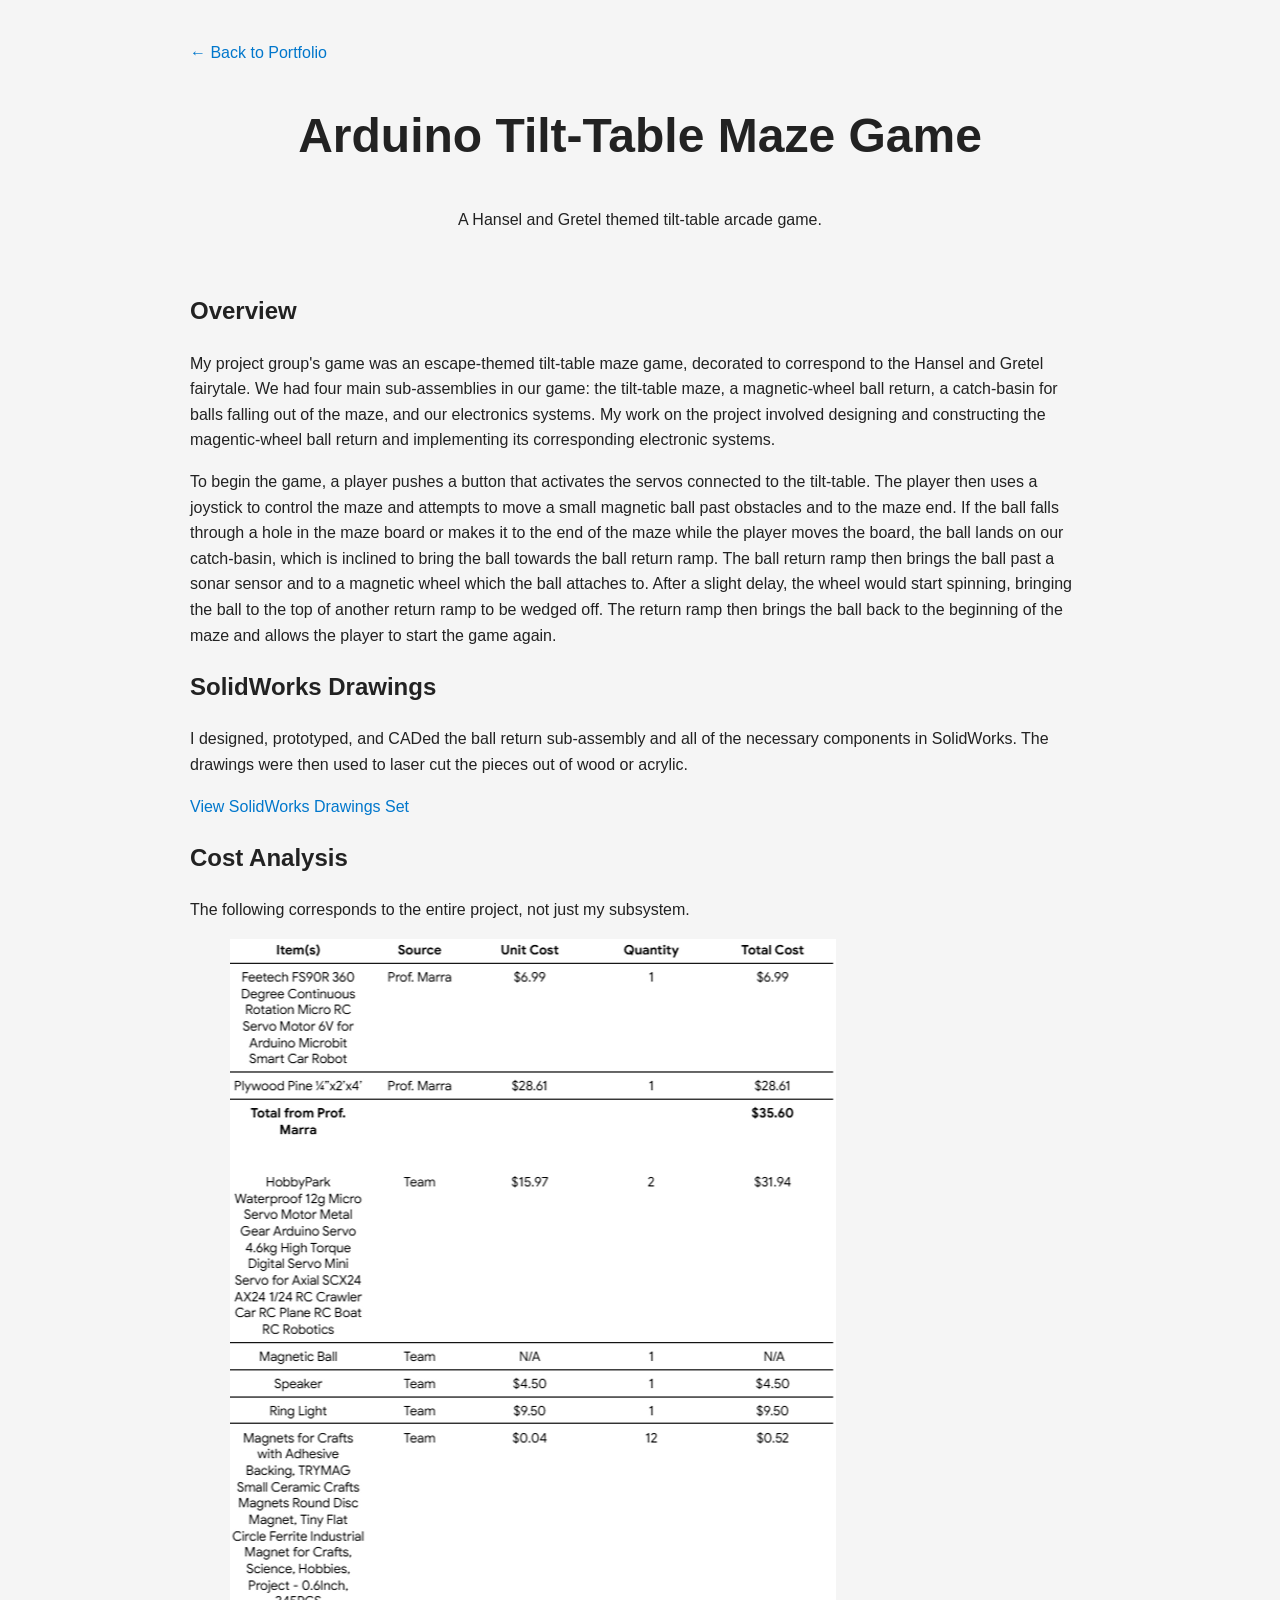
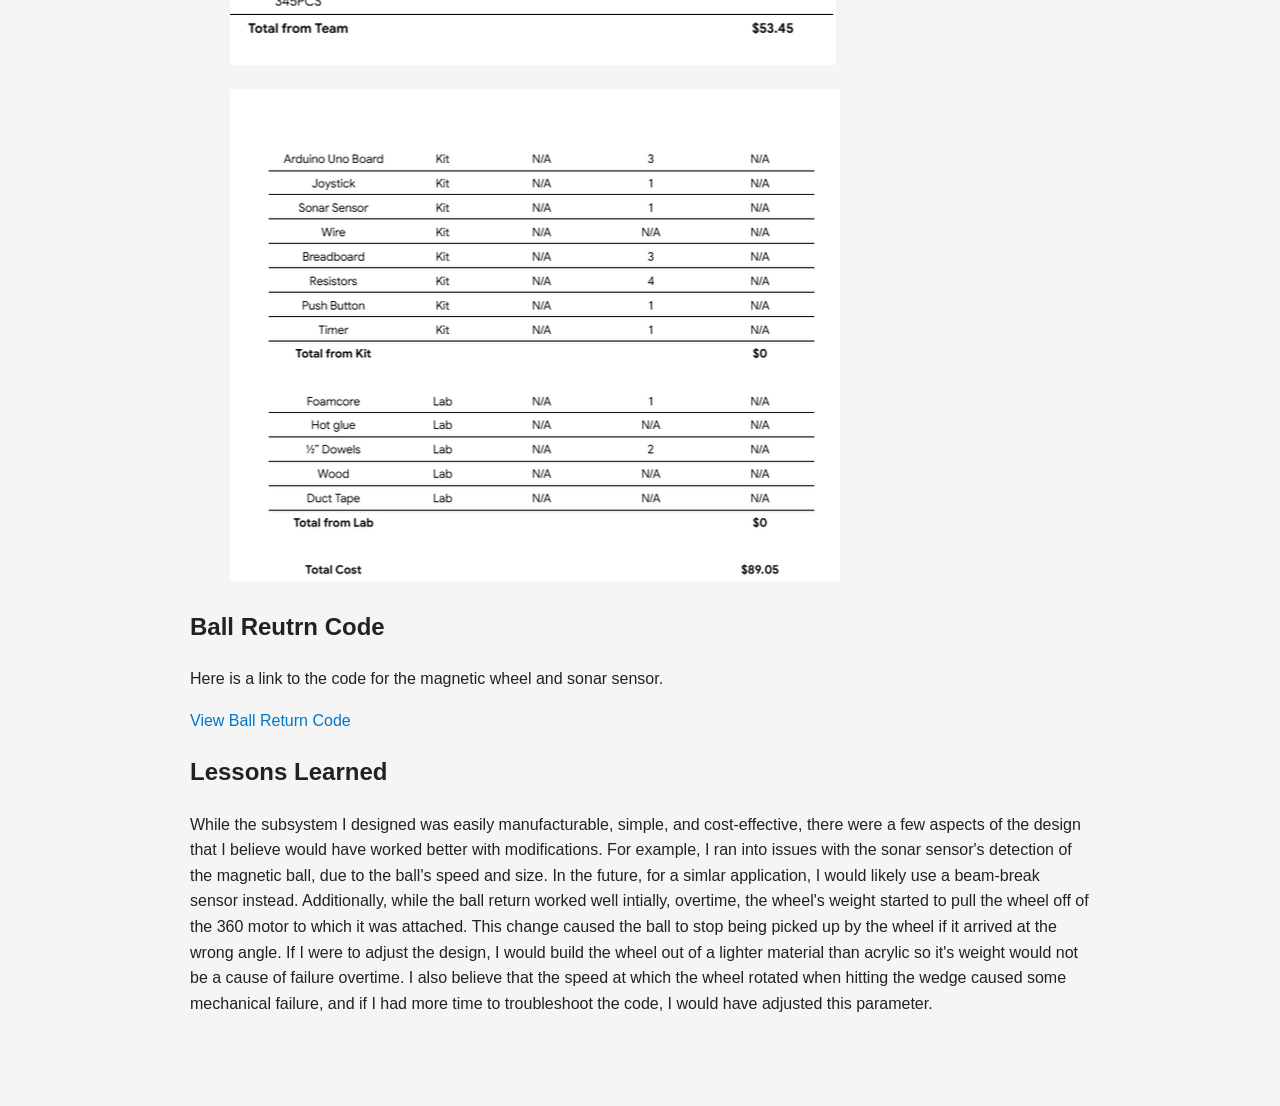
==== commit 1508bd77: "Fix grammar and enhance clarity in design notes Corrected grammatical errors and improved clarity in" ====
--- a/arduinogame.html
+++ b/arduinogame.html
@@ -92,7 +92,8 @@
       worked better with modifications. For example, I ran into issues with the sonar sensor's detection of the magnetic ball, due to the ball's speed and size. In the future,
       for a simlar application, I would likely use a beam-break sensor instead. Additionally, while the ball return worked well intially, overtime, the wheel's weight started to 
       pull the wheel off of the 360 motor to which it was attached. This change caused the ball to stop being picked up by the wheel if it arrived at the wrong angle. If I
-      were to adjust the design, I would build the wheel out of a light material than acrylic so it's weight would not be a cause of failure overtime. 
+      were to adjust the design, I would build the wheel out of a lighter material than acrylic so it's weight would not be a cause of failure overtime. I also believe that the speed
+      at which the wheel rotated when hitting the wedge caused some mechanical failure, and if I had more time to troubleshoot the code, I would have adjusted this parameter.
     </p>
 </body>
 </html>
